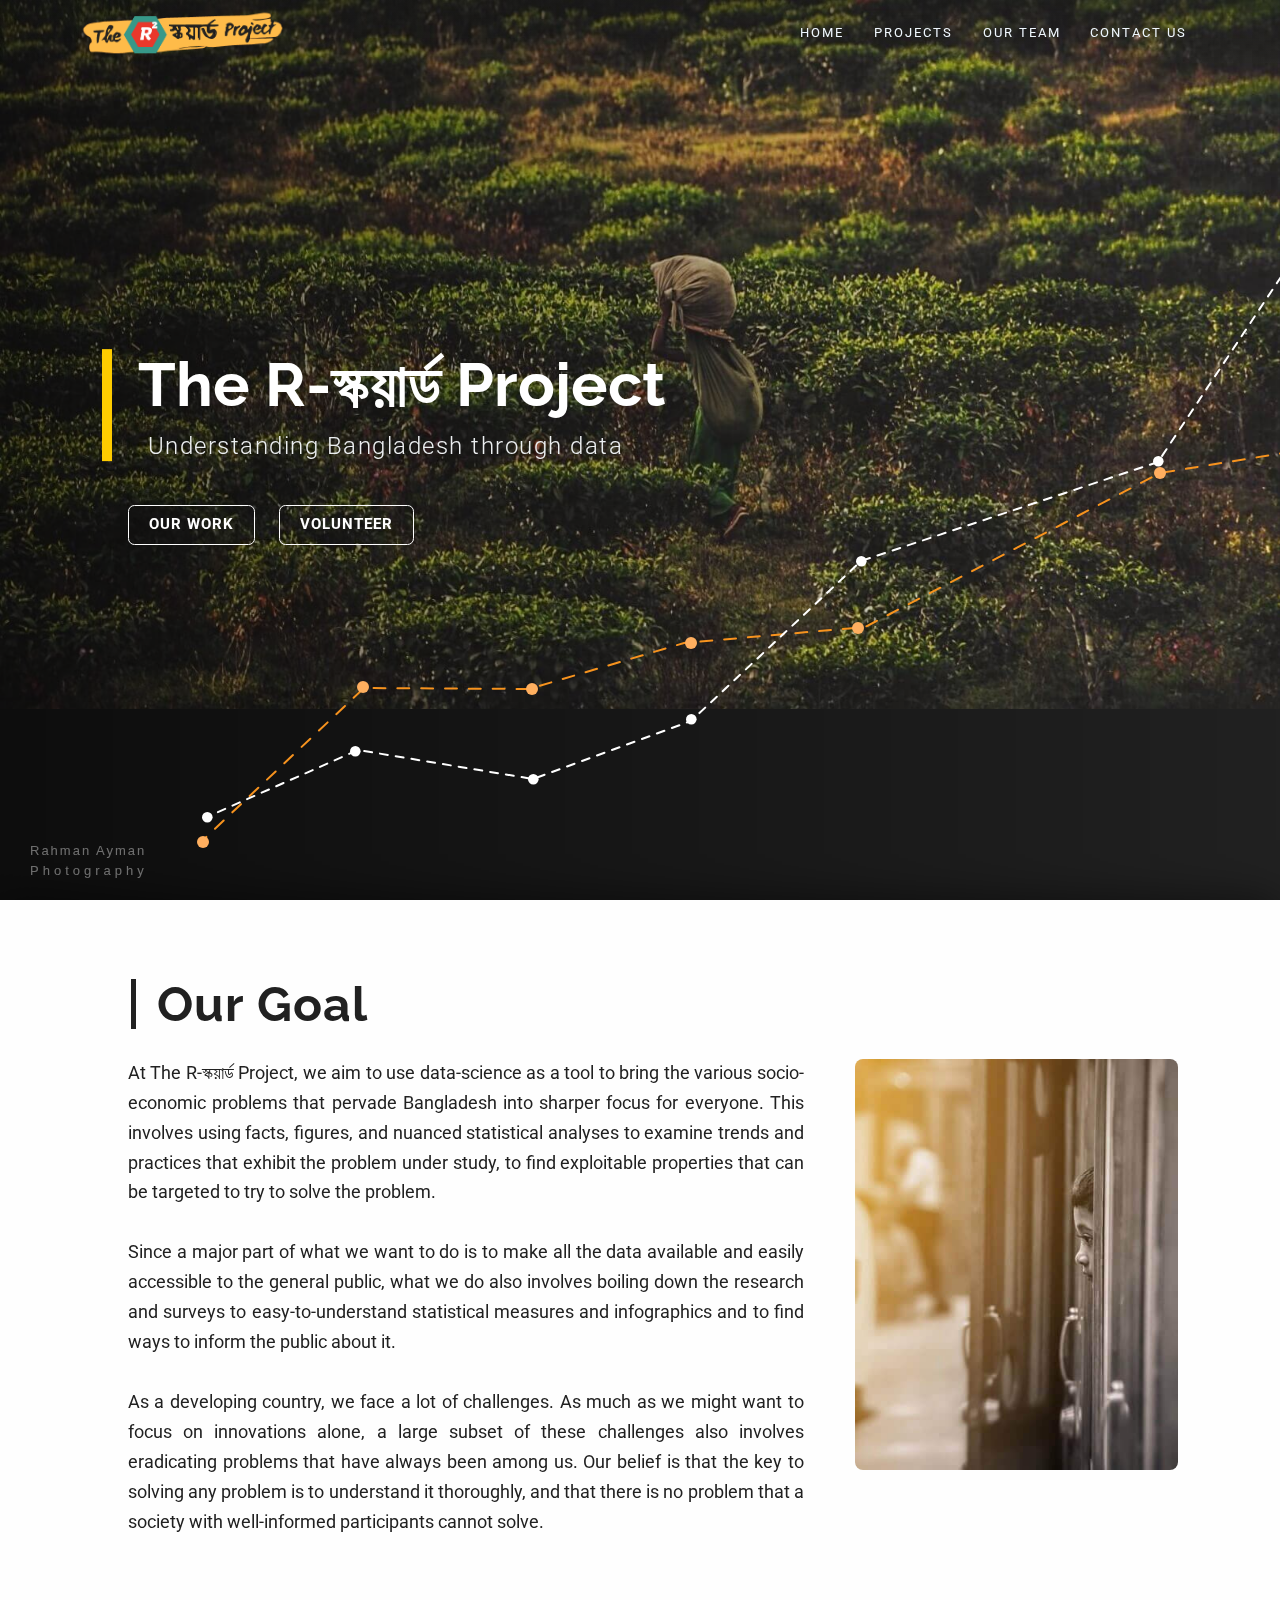
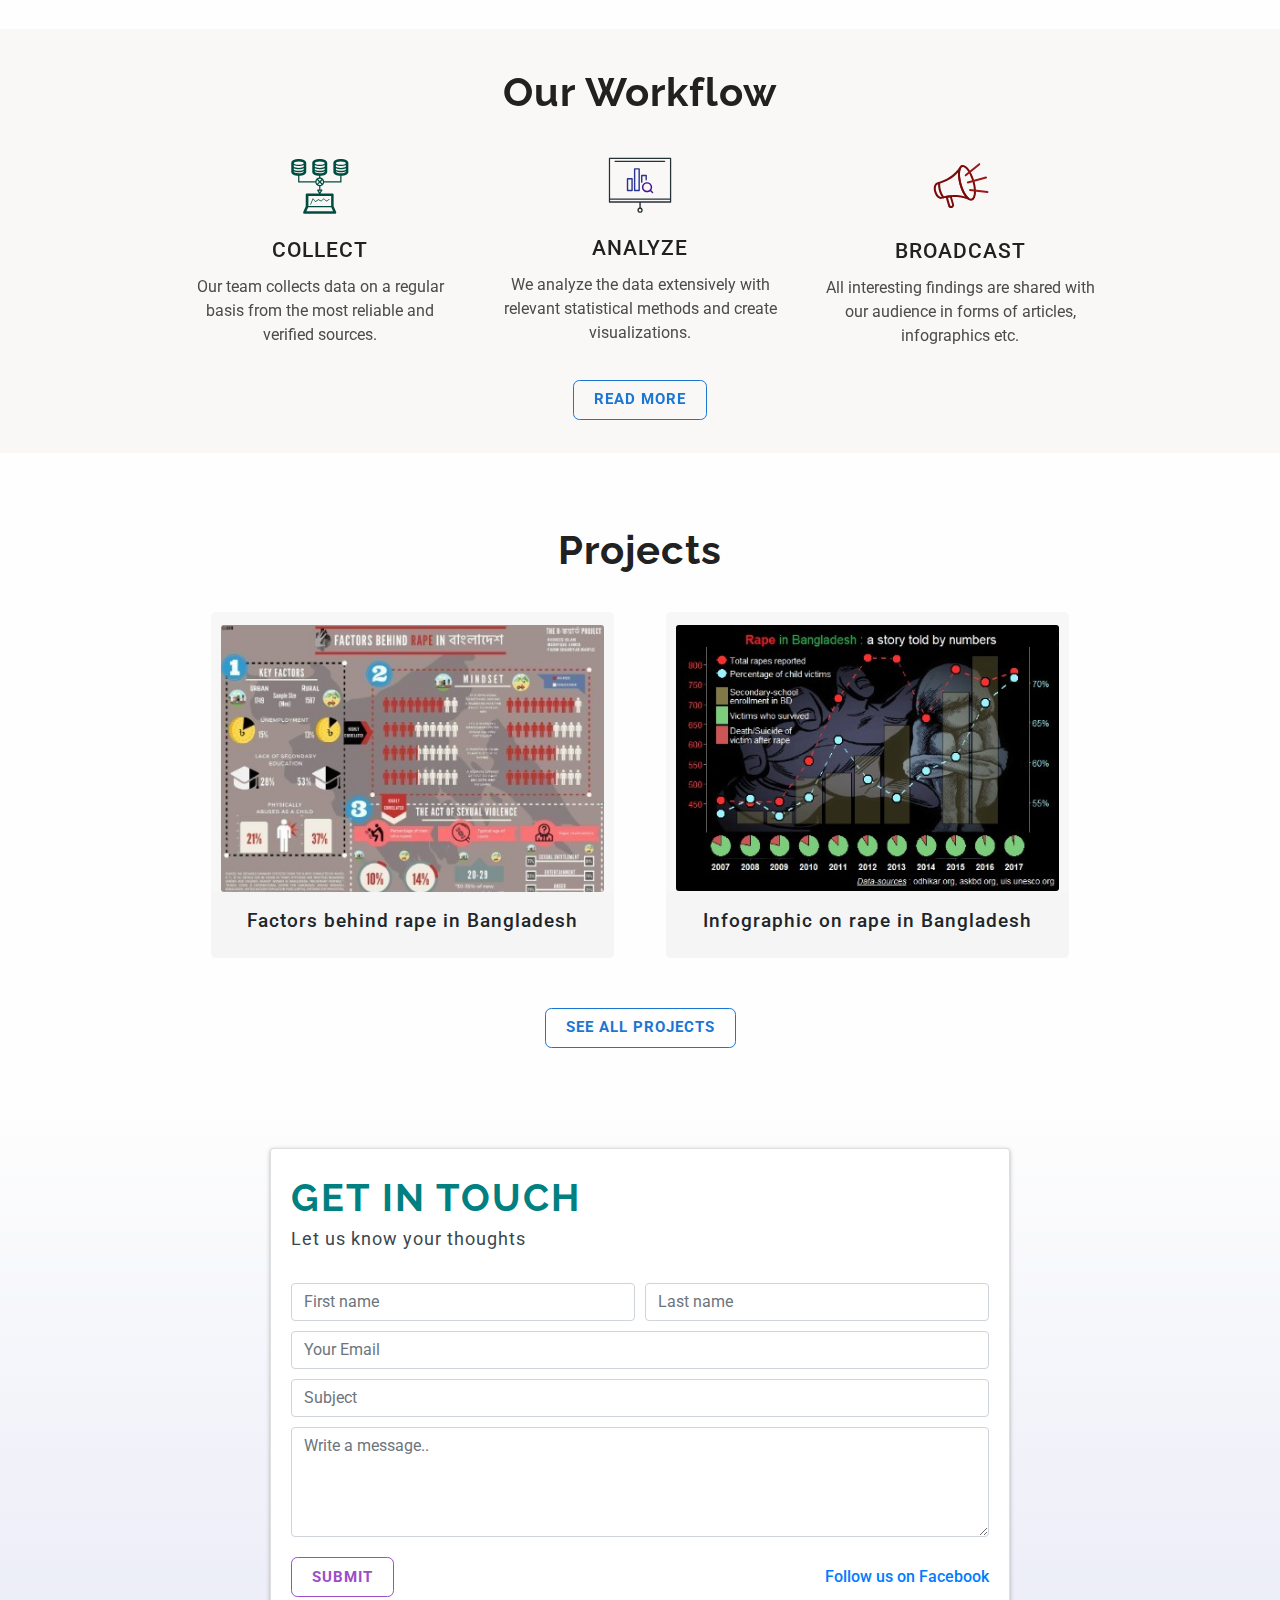
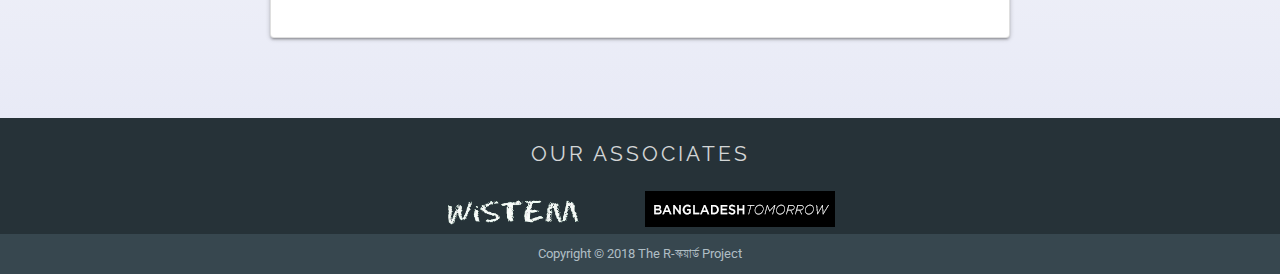
==== public/index.html @ c9b8f876 "Image security" ====
<!doctype html>
<html lang="en">

<head>
    <meta name="theme-color" content="#212121" />
	<!-- Required meta tags -->
	<meta charset="utf-8">
    <meta name="viewport" content="width=device-width, initial-scale=1, shrink-to-fit=no">

    <!-- meta data for SEO -->
    <meta name="description" content="">

    <link rel="shortcut icon" type="image/png" href="./common_files/favicon.png"/>

	<!-- Bootstrap CSS -->
	<link rel="stylesheet" href="./common_files/css/bootstrap.min.css">
    <link rel="stylesheet" href="./common_files/css/nav&foot.css">
    <link rel="stylesheet" href="./common_files/css/button.css">
    <link rel="stylesheet" href="./common_files/css/common_styles.css">
	<link rel="stylesheet" href="./index.css">
    <link href="https://fonts.googleapis.com/css?family=Roboto:400,500|Raleway:700" rel="stylesheet">
    <link rel="stylesheet" media="screen and (max-device-width: 750px)" href="mobile.css" />

	<!-- jquery -->
    <script src="https://ajax.googleapis.com/ajax/libs/jquery/2.1.0/jquery.min.js"></script>

    <!--custom js-->

    <script src="./common_files/js/custom_js/headerHelpers.js" ></script>
    <script src="./common_files/js/custom_js/common.js" type="text/javascript"></script>
    <script src="index.js" type="text/javascript"></script>

    <!-- Global site tag (gtag.js) - Google Analytics -->
    <script async src="https://www.googletagmanager.com/gtag/js?id=UA-122703977-1"></script>
    <script src="./common_files/js/custom_js/googleAnalytics.js"></script>

	<title>The R-Squared Project | Home</title>
</head>

<body>
	<nav class="navbar nav-container">
		<div class="nav-logo">
			<a href="./index.html" class="nav-logo">
				<img src="./common_files/rsquared_logo.png" class="logo secure-img">
			</a>
		</div>
		<div class="nav-links">
			<a href="#page_top" class="index-nav-item  nav-item">HOME</a>
			<a href="./Projects/projects.html" class="index-nav-item nav-item">PROJECTS</a>
			<!--<a href="#" class="nav-item">Achievements</a>-->
			<a href="./about_us/about.html" class="index-nav-item nav-item">OUR TEAM</a>
			<a href="#contact-us" class="index-nav-item nav-item">CONTACT US</a>
		</div>
	</nav>
    <div class="cover-page" id="page_top">
        <img class="cover-picture secure-img" src="images/cover.jpg" title="Photographed by Rahman Ayman">
        <div class="cover-credits"><a target="_blank" href="https://fb.com/rahmanayman17">Rahman Ayman</a><br>Photography</div>
        <img class="graph-lines" src="images/graph_lines.svg">
        <div class="title-overlay"></div>
        <div class="headline-text">
            <h1><span>The</span> <span>R-স্কয়ার্ড</span> <span>Project</span></h1>
            <h2>Understanding Bangladesh<span> through data</span></h2>
        </div>
        <div class="action-buttons">
            <a href="#projects" class="material-button-white">Our Work</a>
            <a href="#contact-us" class="material-button-white">Volunteer</a>
        </div>
        <!-- <div class="social-buttons">
            <a target="_blank" href="https://www.facebook.com/dhakastats/"><img src="./about_us/icons/facebook.svg"></a>
        </div> -->
    </div>

	<div class="container-fluid about-us-container">
		<div class="about-us-content">
			<div class="image-container">
                <img data-src="./images/our-goal.jpg" alt="" class="image goal-image secure-img">
                <div class="photo-credits">Photographed by <a target="_blank" href="https://fb.com/rahmanayman17">Rahman Ayman</a></div>
			</div>
			<div class="text-container">
				<div class="headline-container">
					<h1 class="headline">Our Goal</h1>
				</div>
				<div class="text-container-content">
					<p>
                        At The R-স্কয়ার্ড Project, we aim to use data-science as a tool to bring the various socio-economic problems that pervade Bangladesh into sharper focus for everyone. This involves using facts, figures, and nuanced statistical analyses to examine trends and practices that exhibit the problem under study, to find exploitable properties that can be targeted to try to solve the problem.
                        <br><br>Since a major part of what we want to do is to make all the data available and easily accessible to the general public, what we do also involves boiling down the research and surveys to easy-to-understand statistical measures and infographics and to find ways to inform the public about it. 
                        <br><br>As a developing country, we face a lot of challenges. As much as we might want to focus on innovations alone, a large subset of these challenges also involves eradicating problems that have always been among us.
                        Our belief is that the key to solving any problem is to understand it thoroughly, and that there is no problem that a society with well-informed participants cannot solve.
					</p>
				</div>
			</div>
		</div>
	</div>


	<div class="what-we-do-container">
		<div class="headline-container">
			<p class="headline">Our Workflow</p>
		</div>
		<div class="what-we-do-content">
            <div class="what-we-do-card">
                <img data-src="icons/collection.svg" alt="Infographics" class="card-img-top">
                <div class="card-body">
                    <h2 class="card-title">Collect</h2>
                    <p class="card-text">
                        Our team collects data on a regular basis from the most reliable and verified sources.
                    </p>
                </div>

            </div>
            <div class="what-we-do-card">
                <img data-src="icons/analyze.svg" alt="Infographics" class="card-img-top">
                <div class="card-body">
                    <h2 class="card-title">Analyze</h2>
                    <p class="card-text">
                        We analyze the data extensively with relevant statistical methods and create visualizations.
                    </p>
                </div>

            </div>
            <div class="what-we-do-card">
                <img data-src="icons/broadcast.svg" alt="Infographics" class="card-img-top">
                <div class="card-body">
                    <h2 class="card-title">Broadcast</h2>
                    <p class="card-text">
                        All interesting findings are shared with our audience in forms of articles, infographics etc.
                    </p>
                </div>
            </div>
        </div>
        <div class="workflow-button-container">
            <a href="workflow/workflow.html" class="material-button">Read more</a>
        </div>
	</div>


    <div class="featured-projects-container">
        <div class="headline-container" id="projects">
            <h1 class="headline">Projects</h1>
        </div>
        <div class="content">
            <div class="project-card" onclick="window.location='./Projects/projects.html#sexual_abuse'">
                <img data-src="./images/navid_et_al.jpg" class="project-img secure-img">
                <div class="descriptor">
                    <h2 class="name">Factors behind rape in Bangladesh</h2>
                </div>
            </div>
            <div class="project-card" onclick="window.location='./Projects/projects.html#reasons_behind_abuse'">
                <img data-src="./images/infographic_on_rape.jpg" class="project-img secure-img">
                <div class="descriptor">
                    <h2 class="name">Infographic on rape in Bangladesh</h2>
                </div>
            </div>

        </div>
        <div class="button-container">
            <a class="material-button" href="./Projects/projects.html">See all Projects</a>
        </div>
    </div>

    
    <div class="contact-box">
    <form id="contact-us" class="container contact-card-container"  class="row" action="https://formspree.io/thersquaredproject@gmail.com" method="POST">
        <div class="col-sm">
            <div class="card">
                <div class="card-body">
                    <div class="contact-heading">
                        <span>GET IN TOUCH</span>
                        <span>Let us know your thoughts</span>
                    </div>
                    <div class="contact-texboxes">
                        <div class="form-row">
                            <div class="col-6">
                                <input type="text" class="form-control" name="First Name" required="required" placeholder="First name">
                            </div>
                            <div class="col-6">
                                <input type="text" class="form-control" name="Last Name" required="required" placeholder="Last name">
                            </div>
                        </div>
                        <div class="form-row">
                            <div class="col-12">
                                <input type="email" class="form-control" name="Email" required="required" placeholder="Your Email">
                            </div>
                        </div>
                        <div class="form-row">
                                <div class="col-12">
                                    <input type="text" class="form-control" name="Subject" required="required" placeholder="Subject">
                                </div>
                            </div>
                        <div class="form-row">
                            <div class="col-12">
                                <textarea class="form-control" rows="4" name="Message" required="required" placeholder="Write a message.."></textarea>
                            </div>
                        </div>
                        <div class="form-row form-submit-row">
                                <input type="submit" class="material-button-purple" value="Submit">
                                <a target="_blank" href="https://www.facebook.com/dhakastats/">Follow us on Facebook</a>
                        </div>
                    </div>
                </div>
            </div>
        </div>
    </form>
    </div>

	<div class="footer">
		<div class="associates-box">
			<div class="associates-logo-quilt">
                <span class="associates-title">OUR ASSOCIATES</span>
				<img src="images/wistem.png" class="associates-logo">
				<img src="images/bdt-amplogo-v1.png" class="associates-logo">
			</div>
        </div>
        <div class="website-credits">
            <span>Website designed and developed by:</span><br>
            <p>Shanzid Shaiham (https://shanzid.com)</p>
            <p>Al-Mubin Khan Nabil (https://fb.com/almubin.nabil)</p>
        </div>
		<div class="copyright">
			Copyright © 2018 The R-স্কয়ার্ড Project
		</div>
	</div>

</body>

</html>
---- public/common_files/css/nav&foot.css ----
/*navbar start */
.nav-container{
	z-index: 2;
	display: flex;
	padding-top: 0.5em;
	padding-bottom: 0.5em;
	position: absolute;
	width: 100vw;
	background: linear-gradient(to bottom, rgba(21,21,21,.5), rgba(21,21,21,.35), rgba(21,21,21,.2),rgba(21,21,21,0));
}
@keyframes nav-container-fixed{
	0%{
		margin-top: -100%;;
	}
	100%{ margin-top: 0;}
}
.nav-fixed{
	position: fixed;
	background: rgba(21,21,21,1);
	animation-name: nav-container-fixed;
	animation-duration: .4s;
	animation-delay: 0s;
	color: #ffcc00;
	width: 100vw;
	z-index: 100;
}


.nav-logo{
	width: 19%;
	padding-left: 2em;
}
.nav-logo > .logo{
	width: 100%;
}


.nav-item:hover{
	font-weight: 600;
}
.nav-links{
	padding-right: 4em;
}
.nav-links > .nav-item{
	font-family: Roboto, sans-serif;
	letter-spacing: 2px;
	font-size: 0.8rem;
	color: #ffcc00;
	padding: 1em;
}

.nav-fixed .nav-item{
	color: #ffcc00;
	letter-spacing: 2px;
	font-size: 0.8rem;
	transition: color linear 1s;
}

.footer{
	position: relative;
	display: flex;
	flex-direction: row;
	background-color: #263238;
}
.copyright{
	margin-top: 2em;
	align-self: flex-end;
	position: absolute;
	/* bottom: 0px; */
	width: 100%;
	height: 40px;
	background-color: #37474F;
	color: #B0BEC5;
	text-align: center;
	line-height: 40px;
	font-size: 0.8rem;
}

@media only screen and (max-width: 600px) {
	.nav-container{
		flex-direction: column;
		padding-top: 3vw;
	}
	.nav-logo{
		padding-left: 0;
		align-self: center;
		margin-bottom: 15px; 
		width: 50%;
	}
	.nav-links{
		display: flex;
		justify-content: center;
		flex-wrap: wrap;
		padding-right: 0;
	}
	.nav-links .nav-item{
		padding: .6em 3vw;
		letter-spacing: 1px;
		font-size: 0.7em;
	}
}

/*navbar end*/
---- public/common_files/css/button.css ----
.material-button{
    border: 0.1rem solid #1976D2;
    border-radius: .4rem;
    cursor: pointer;
    display: inline-block;
    font-size: 15px;
    font-weight: 700;
	height: 40px;
	line-height: 37px;
	padding: 0px 20px 0px 20px;
	letter-spacing: 1px;
    text-align: center;
    text-decoration: none;
    text-transform: uppercase;
	white-space: nowrap;
	background-color: transparent;
	color: #1976D2;
	transition: all linear 0.1s;
}
.material-button:hover{
	color:white;
	background-color: #1976D2;
}
.material-button:active{
	background-color: #0D47A1;
}
.material-button:focus{
	outline: none;
}

.material-button-yellow{
    border: 0.1rem solid #FFFF00;
    border-radius: .4rem;
    cursor: pointer;
    display: inline-block;
    font-size: 15px;
    font-weight: 700;
	height: 40px;
	line-height: 37px;
	padding: 0px 20px 0px 20px;
	letter-spacing: 1px;
    text-align: center;
    text-decoration: none;
    text-transform: uppercase;
	white-space: nowrap;
	background-color: transparent;
	color: #FFFF00;
	transition: all linear 0.1s;
}
.material-button-yellow:hover{
	color:white;
	background-color: #FFF176;
}
.material-button-yellow:active{
	background-color: #FFF176;
}
.material-button-yellow:focus{
	outline: none;
}

.material-button-white{
    border: 0.08rem solid white;
    border-radius: .4rem;
    cursor: pointer;
    display: inline-block;
    font-size: 15px;
    font-weight: 700;
	height: 40px;
	line-height: 37px;
	padding: 0px 20px 0px 20px;
	letter-spacing: 1px;
    text-align: center;
    text-decoration: none;
    text-transform: uppercase;
	white-space: nowrap;
	background-color: transparent;
	color: white;
	transition: all linear 0.1s;
}
.material-button-white:hover{
	color:teal;
	background-color: white;
}
.material-button-white:active{
	background-color: white;
}
.material-button-white:focus{
	outline: none;
}


.material-button-purple{
    border: 0.1rem solid #9b4dca;
    border-radius: .4rem;
    cursor: pointer;
    display: inline-block;
    font-size: 15px;
    font-weight: 700;
	height: 40px;
	line-height: 37px;
	padding: 0px 20px 0px 20px;
	letter-spacing: 1px;
    text-align: center;
    text-decoration: none;
    text-transform: uppercase;
	white-space: nowrap;
	background-color: transparent;
	color: #9b4dca;
	transition: all linear 0.1s;
}
.material-button-purple:hover{
	color:white;
	background-color: #9b4dca;
}
.material-button-purple:active{
	background-color: #8138af;
}
.material-button-purple:focus{
	outline: none;
}
---- public/common_files/css/common_styles.css ----
html{
	overflow-x: hidden;
	width: 100vw !important;
}
input:-webkit-autofill,
input:-webkit-autofill:hover,
input:-webkit-autofill:focus,
input:-webkit-autofill:active {
    transition: background-color 5000s ease-in-out 0s;
}
::-webkit-scrollbar {
	width: 8px;
}
::-webkit-scrollbar-track {
	box-shadow: inset 0 0 20px rgba(0,0,0,0.3);
}

::-webkit-scrollbar-thumb {
	box-shadow: inset 0 0 200px rgba(0,0,0,0.5);
	border-radius: 5px;
	cursor: pointer;
}
::-webkit-scrollbar-thumb:hover {
    background: rgb(84, 108, 119);
}
::-webkit-scrollbar-thumb:active {
    background: rgb(67, 86, 95);
}
.headline{
    font-family: 'Raleway';
    align-self: center;
	color: #212121;
	position: relative;
	text-align: center;
	padding: 1vw;
    font-size: 2.5em;
    margin: 0;
    font-weight: bold;
	letter-spacing: 1px;
}
/* .headline::after{
	content: '';
    position: absolute;
	background: #212121;
	top: 100%;
    left: 30%;
	width: 40%;
	height: 2px;
} */
@media only screen and (max-width: 600px) {
	::-webkit-scrollbar {
		width: 4px;
	}
}
.website-credits{
	background-color: #212121;
	display: none;
	color: white;
}
---- public/index.css ----
html,body
{
    width: 100%;
    height: 100%;
    margin: 0px;
	padding: 0px;
}
html{
	display: flex;
	flex-direction: column;
}
a, a:hover{
	text-decoration: none;
}
.first .row > div{
  background: #FFFFFF;
}
.hide{
	display: none;
}
.show{
	display: block;
}
.horizontal-ruler{
	width: 100vw;
	height: 1.5vw;
	background: #212121;
}

/****************** cover pic ***********************/
.cover-page{
	height: 100vh;
	width: 100vw;
}
.details{
	padding-bottom: 2vw;
	font-size: 1.5vw;
}
.action-buttons a{
	margin-right: 20px;
}
.graph-lines{
	position: absolute;
	bottom: -8vh;
	right: -10vw;
	width: 100vw;
	height: 100vh;
}
.social-buttons{
	position: absolute;
	right: 20px;
	bottom: 10vh;
	height: auto;
	width: 50px;
}
.social-buttons a{
	height: 50px;
	width: 50px;
	line-height: 50px;
	text-align: center;
}
.social-buttons a:hover{
	transform: scale(1.05);
}

.associates-box{
	height: auto;
	width: 100vw;
	background-color: #263238;
	color:white;
	text-align: center;
	padding: 20px 50px;
	display: flex;
	justify-content: center;
	align-items: center;
	margin-bottom: 15px;
}
.associates-title{
	color: white;
	font-family: 'Raleway';
	font-size: 1.3em;
	letter-spacing: 3px;
	opacity: 0.8;
	display: block;
	margin-bottom: 10px;
}
.associates-logo-quilt{
	min-height: 100px;
}
.associates-logo{
	max-height: 40px;
	margin: 0px 30px;
}
/*************************  cover end  ***********************************/


.about-us-container{
	min-height: 75vh;
	background: #FEFEFE;
	color: #212121;
	position: relative;
	display: flex;
	justify-content: center;
	overflow-y: hidden;
	padding: 50px 8vw;
	box-shadow: 0px -0.5px 40px 0px rgba(0, 0, 0,0.5);
}
.about-us-content{
	position: relative;
	display: flex;
	flex-direction: row-reverse;
	align-self: center;
	width: 100%;
}
.text-container{
	position: relative;
	padding: 1vw;
	display: flex;
	flex-direction: column;
    max-width: 70%;
	min-height: 100%;
}
.text-container > .headline-container{
	font-family: 'Patua One', sans-serif;
	left: 1em;
	position: relative;
	display: flex;
    justify-content: flex-start;
}
.text-container > .headline-container::before{
	content: '';
	position: absolute;
	background: #212121;
	width: .4vw;
	height: 60%;
	align-self: center;
}
.text-container .headline{
	position: relative;
	padding-left: 2vw;
	font-size: 3em;
}
.text-container-content{
	font-size: 1.1em;
	line-height: 1.7em;
	padding: 1vw;
	padding-right: 3vw;
	text-align: justify;
}
.image-container{
	position: relative;
	display: flex;
	justify-content: center;
}
.image{
	border-radius: .5em;
	width: 100%;
	align-self: center;
}

/******************* about us end *************************/


/******************* what we do   **************************/

.what-we-do-container{
	background: #faf7f7;
	position: relative;
    justify-content: center;
	flex-direction: column;
	padding-bottom: 20px;
	padding-top: 20px;
}
.headline-container{
	position: relative;
    min-width: 100%;
    display: flex;
    justify-content: center;
}

.what-we-do-content{
	display: flex;
	flex-direction: row;
	justify-content: center;
	text-align: center;
	margin-top: 20px;
}
.what-we-do-content  .card-img-top{
    align-self: center;
	width: 11vw;
	padding: 0px 3vw;
	padding-bottom: 0;
	margin: 0;
}

.what-we-do-content .what-we-do-card{
	color: #212121;
	background: rgba(255,255,255,0);
	min-width: 20vw;
    max-width: 25vw;
	margin: 0px;
	padding-top: 0;
	margin: 0 0;
}

.what-we-do-content .card-link{
	align-content: space-around;
}
.card-title{
	font-size: 1.3rem;
	letter-spacing: 1px;
	text-transform: uppercase;
}
.card-text{
	font-size: 1rem;
	font-family: 'Roboto';
	color:#4b4b4b;
	text-align: center;
}
.workflow-button-container{
	width: 100%;
	display: flex;
	justify-content: center;
	margin: 1vw 0px;
}
/***************** what we do part end *************/


/***************** associates part start ***********/
.associates-container{
	height: auto;
	margin-top: 5vh;
	margin-bottom: 15vh;
}

.associates-headline-container{
    position: relative;
    min-width: 100%;
    display: flex;
    justify-content: center;
}
.associates-container .content{
    margin-top: 1vw;
    margin-bottom: 5vw;
    display: flex;
    flex-direction: row;
    flex-wrap: wrap;
    justify-content: center;
}
.associates-container .img-container{
	margin: 3vw;
	width: 10vw;
	position: relative;
}
.associates-container .img-container:nth-child(1){
	width: 15vw;
}
.associates-container .img-container img{
	background: black;
	top: 50%;
	transform: translateY(-50%);
	position: relative;
    width: 100%;
    height: auto;
}


/***************  associates part end  **************/


/**************    featured projects   **************/

.featured-projects-container{
	padding-top: 60px;
    display: flex;
    flex-direction: column;
    justify-content: center;
	padding-bottom: 50px;
	background: #FEFEFE;
	position: relative;
}

.featured-projects-container .content{
    margin-top: 2vw;
    display: flex;
    flex-direction: row;
    width: 90%;
    align-self: center;
    justify-content: center;
}

.featured-projects-container .content .project-card{
    border-radius: 5px;
    overflow: hidden;
    position: relative;
	width: 35%;
	display: flex;
	flex-direction: column;
	cursor: pointer;
	overflow-y: hidden;
	margin: 0px 2vw;
	background: rgb(247, 247, 247);
}

.featured-projects-container .content .project-card:hover {
	background-color: rgb(233, 233, 233);
}

.featured-projects-container .content .project-card .project-img{
	border-radius: 3px;
	align-self: center;
	margin: 1vw;
	margin-bottom: 0vw;
	width: 95%;
}

.featured-projects-container .content .project-card .descriptor{
	width: 100%;
	background: rgb(245,245,245);
	margin-top: auto;
	position: relative;
	padding: .3em;
	text-align: center;
}
.featured-projects-container .content .project-card .descriptor .name{
	padding: 1vw;
	font-size: 1.2em;
	letter-spacing: 1px;
	font-family: 'Roboto';
	font-weight: 500;
}
/************* featured projects end ***************/





.nav-links > .index-nav-item{
	color: aliceblue;
}

/*****************      form part      **************/
.contact-box{
	width: 100vw;
	position: relative;
	padding: 50px 0px 80px 0px;
	background: linear-gradient(#FEFEFE, #E8EAF6);
}
.contact-card-container{
	max-width: 800px !important;
}
.card{
	box-shadow: 0 2px 2px 0 rgba(0,0,0,0.14), 0 3px 1px -2px rgba(0,0,0,0.12), 0 1px 5px 0 rgba(0,0,0,0.2);
}
.contact-heading{
	margin-bottom:30px;
}
.contact-heading span:nth-of-type(1){
	display: block;
	font-family: 'Raleway';
	font-size: 2.4rem;
	font-weight: bolder;
	letter-spacing: 2px;
	color:teal;
}
.contact-heading span:nth-of-type(2){
	display: block;
	font-family: 'Roboto';
	font-size: 1.1rem;
	letter-spacing: 1px;
	color:#37474F;
}
.form-row{
	margin-bottom: 10px;
}
.join-team{
	display: none;
	float: right;
	text-align: center;
}
.join-team span:nth-of-type(1){
	display: block;
	font-size: 15px;
	color:#546E7A;
	letter-spacing: 0.2px;
}
.join-team a{
	margin-top: -3px;
	display: block;
	font-size: 20px;
	font-weight: 500;
	text-decoration: underline;
	color:#37474F;
	transition: all linear 0.1s;
}
.join-team a:hover{
	color:#263238;
}
.contact-footer{
	text-align: center;
	position: absolute;
	bottom: 0px;
	left:15px;
	right: 15px;
	height: 50px;
	border-bottom-left-radius: 0.25rem;
	border-bottom-right-radius: 0.25rem;
	padding:0px 25px 0px 25px;
}
.form-submit-row{
	margin-top: 10px;
	margin-bottom: 20px;
	padding: 5px;
	line-height: 50px;
	height: 50px;
	display: block;
}
.form-submit-row a{
	float: right;
	font-weight: 500;
	font-size: 1em;
}
.button-container{
	margin-top: 50px;
	width: 100%;
	text-align: center;
}

.cover-page{
	background: #212121;
	height: 100vh;
	width: 100vw;
}
.cover-picture{
	z-index: 0;
	height: auto;
	width: 100vw;
	position: fixed;
	top: 0px;
	left: 0px;
}
.title-overlay{
	position: absolute;
	top: 0px;
	left: 0px;
	width: 100%;
	height: 100%;
	background: linear-gradient(to right, rgba(0,0,0,0.6), rgba(0,0,0,0));
	/* background: rgba(0,0,0,0.5);
	box-shadow:inset 0 0 10px #000000;
	clip-path: polygon(0 0, 75% 0, 100% 100%, 0 100%); */
}
.headline-text{
	position: relative;
	top: 45%;
	transform: translateY(-50%);
	margin-left: 8vw;
	padding-left: 2vw;
	border-left: 10px solid #ffcc00;
	z-index: 99;
}

.headline-text h1{
	font-family: 'Raleway';
	font-weight: bolder;
	color: white;
	font-size: 3.8em;
}
.headline-text h2{
	font-family: 'Roboto';
	font-weight: 300;
	color: #ECEFF1;
	font-size: 1.5em;
	letter-spacing: 1.5px;
	margin-top: 10px;
	margin-left: 10px;
}
.action-buttons{
	position: relative;
	top: 45%;
	transform: translateY(-50%);
	margin-left: 10vw;
	z-index: 99;
}
.action-buttons a{
	margin-right: 20px;
}
.graph-lines{
	position: absolute;
	z-index: 2;
	bottom: -8vh;
	right: -10vw;
	width: 100vw;
	height: 100vh;
}
.social-buttons{
	position: absolute;
	right: 20px;
	bottom: 10vh;
	height: auto;
	width: 50px;
}
.social-buttons a{
	height: 50px;
	width: 50px;
	line-height: 50px;
	text-align: center;
}
.social-buttons a:hover{
	transform: scale(1.05);
}
.associates-logo{
	max-height: 40px;
	margin: 10px 30px;
}

.cover-credits{
	position: absolute;
	font-family: "Roboto";
	font-weight: 400;
	letter-spacing: 1px;
	left: 0;
	bottom: 10px;
	color: white;
	padding: 10px 30px;
	border-radius: 5px;
	font-size: 13px;
	opacity: 0.4;
	transition: 0.2s linear all;
	letter-spacing: 4px;
	font-family: sans-serif;
	z-index: 2;
}
.cover-credits:hover{
	opacity: 1;
}
.cover-credits a{
	letter-spacing: 2px;
	color: white;
}
.cover-credits a:hover{
	text-decoration: underline;
}
.photo-credits{
	position: absolute;
	font-family: "Roboto";
	font-weight: 400;
	letter-spacing: 1px;
	width: 80%;
	right: 10%;
	bottom: 10%;
	text-align: center;
	background: #212121e0;
	color: white;
	padding: 10px 30px;
	border-radius: 5px;
	font-size: 13px;
	opacity: 0;
	transition: 0.2s linear all;
}
---- public/mobile.css ----
.about-us-content{
    font-size: .5em;
}

/*
.land-cover-img{
    min-height: auto;
}*/
.land{
    height: 50%;
}
.about-us-container{
    padding-left: 2vw;
	padding-right: 2vw;
	padding-top: 0px;
    height: auto;
}
.about-us-content{
    flex-direction: column;
    margin-top: 6vw;
}
.about-us-container .image-container{
    display: none;
}
.text-container > .headline-container{
	display: flex;
	margin-bottom: 10px;
	flex-direction: column;
}
.text-container > .headline-container::before{
	content: '';
	position: absolute;
	background: #212121;
	width: 20%;
	height: .7vw;
	align-self: center;
	top: 100%;
	display: none;
}
.text-container .headline{
	font-size: 9vw;
	padding: 1vw;
}
.text-container{
    align-self: center;
    min-width: 90%;
}
.text-container-content{
	font-size: 2em;
	padding-right: 0;
}


.what-we-do-container{
    padding-top: 10vw;
}
.what-we-do-headline{
    font-size: 1em;
}
.headline{
    font-size: 9vw;
}


.what-we-do-content{
	margin-top: 2vw;
	display: flex;
	flex-direction: column;
	justify-content: center;
}


.what-we-do-content .what-we-do-card{
    align-self: center;
    height: auto;
    font-size: .7em;
    display: flex;
    flex-direction: column;
	min-width: 100vw;
	margin: 1em 0em;
}

.what-we-do-content .card-title{
    font-size: 2em;
}

.what-we-do-content .card-img-top{
    align-self: center;
	height: 20vw;
	padding: 3vw;
	padding-bottom: 0;
	padding-top: 2vw;
	margin: 0;
    min-width: 25vw;
}

.what-we-do-content .card-body{
	width: 90%;
	align-self: center;
    height: auto;
    padding-top: 0;
    font-size: 1em;
    padding: 1em;
}
.what-we-do-content .card-body .card-text{
	text-align: center;
}




/****************   featured projects  **************/

.featured-projects-container .content{
    margin-top: 6vw;
    flex-direction: column;
    width: 100%;
    flex-wrap: wrap;
    justify-content: center;
}

.featured-projects-container .content .project-card{
    margin: 1em;
    align-self: center;
    width: 85%;
}

.featured-projects-container .content .project-card .descriptor{
    position: absolute;
    bottom: 0;
    padding: .3em;
    padding-bottom: 0em;
}
.featured-projects-container .content .project-card .descriptor .name{
	padding: 2vw;
    font-size: 1em;
    font-family: 'Roboto';
}
.button-container{
	margin-top: 20px;
}



/*****************      form part      **************/


.form-container{
	padding-bottom: 15vw;
	background: #FEFEFE;
	display: flex;
	flex-direction: column;
    position: relative;
	width: 100%;
}
.wrapper{
	display: flex;
	flex-direction: column;
    justify-content: flex-start;
	width: 100%;
	height: 100%;
	align-self: center;
}
.form-content{
    height: 100%;
    top: 0;
	padding: 4vw 4vw 4vw 5vw;
	flex-grow: 1;
	height: 100%;
	font-family: roboto;
}
.form-content input{
	border: .05vw solid #212121;
	margin-top: 1.5vw;
	width: 100%;
	padding: .8vw;
	background: #F7F7F7;
}
.form-control:focus {
	background: #FFFFFF;
      border-color: #454545;
      box-shadow: inset 0 0px 0px rgba(0, 0, 0, 0.075), 0 0 0px rgba(255, 0, 0, 0.6);
}
.form-content input::placeholder{
	color: #212121;
}
.form-headline-container{
	font-family: lato;
}
.form-headline{
	font-weight: bold;
}
.form-headline-sub{
	font-weight: 500;
}
.form-body{
	margin-top: 1vw;
}
.form-name-container{
	display: flex;
	justify-content: space-between;
}
.form-name-container > input{
	width: 49%;
}
.form-mail-container > input{
	width: 70%;
}
.form-message-container > textarea{
	padding: .8vw;
	color: #212121;
	font-family: roboto;
	margin-top: 1.5vw;
	background: #F7F7F7;
	width: 100%;
	height: 15vw;
}
.form-message-container > textarea::placeholder{
	color: #212121;
}
.form-content .btn{
	margin-top: 1vw;
	padding: .9vw 2.6vw .9vw;
	background: #F7F7F7;
	color: #424242;
	font-family: roboto;
	font-size: 1.1em;
}



/***********shanzid***********/
.cover-picture{
	width: auto;
	left:-150%;
}
.title-overlay{
	width: 100%;
	height: 150%;
	background: none;
	background-color: rgba(0,0,0,0.3);
}
.graph-lines{
	display: none;
}
.headline-text{
	border-left: 0px;
	width:82%;
	top:43%;
	padding-left: 0px;
	margin: 0px auto;
	text-align: left;
}
.headline-text h1{
	font-size:13vw;
	padding: 10px 0px;
	/* color:  */
    /* background-color: #ffff8938; */
}
/* .headline-text h1 span{
	display: block;
} */
.headline-text h1 span:nth-child(2){
	color: #ffbc49;
}
.headline-text h2{
	font-size:4vw;
	margin: 10px 0px 20px 0px;
	letter-spacing: 1px;
}
.headline-text h2 span{
	display: inline;
}
.action-buttons{
	top: 40%;
	width: 100%;
	text-align: center;
	margin-left: 0px;
	margin: 0px;
}
.action-buttons a{
	margin: 0px 10px;
}
.contact-card-container{
	padding-left: 0px;
	padding-right: 0px;

}
.contact-heading span:nth-of-type(1){
	font-size: 2rem;
}
.contact-heading span:nth-of-type(2){
	font-size: 1rem;
}
.cover-credits{
	font-size: 10px;
}
.photo-credits{
	display: none;
}
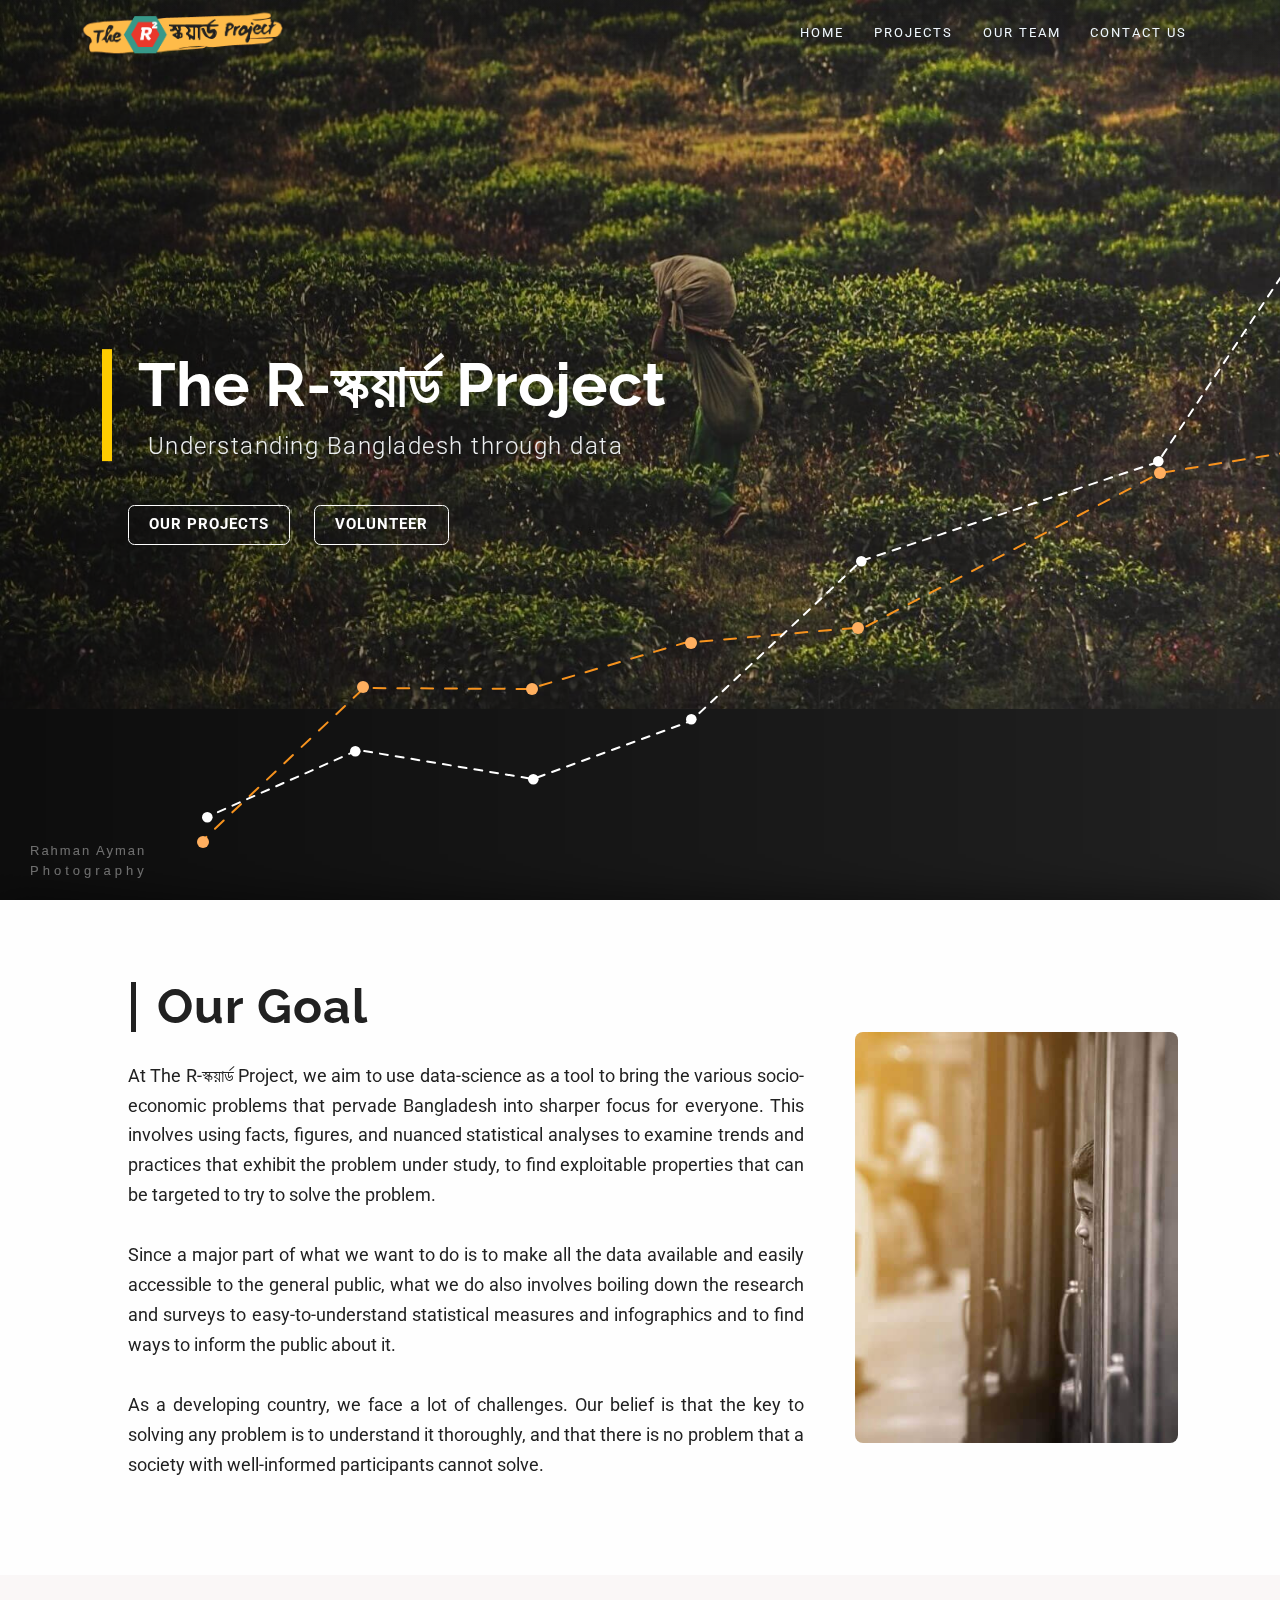
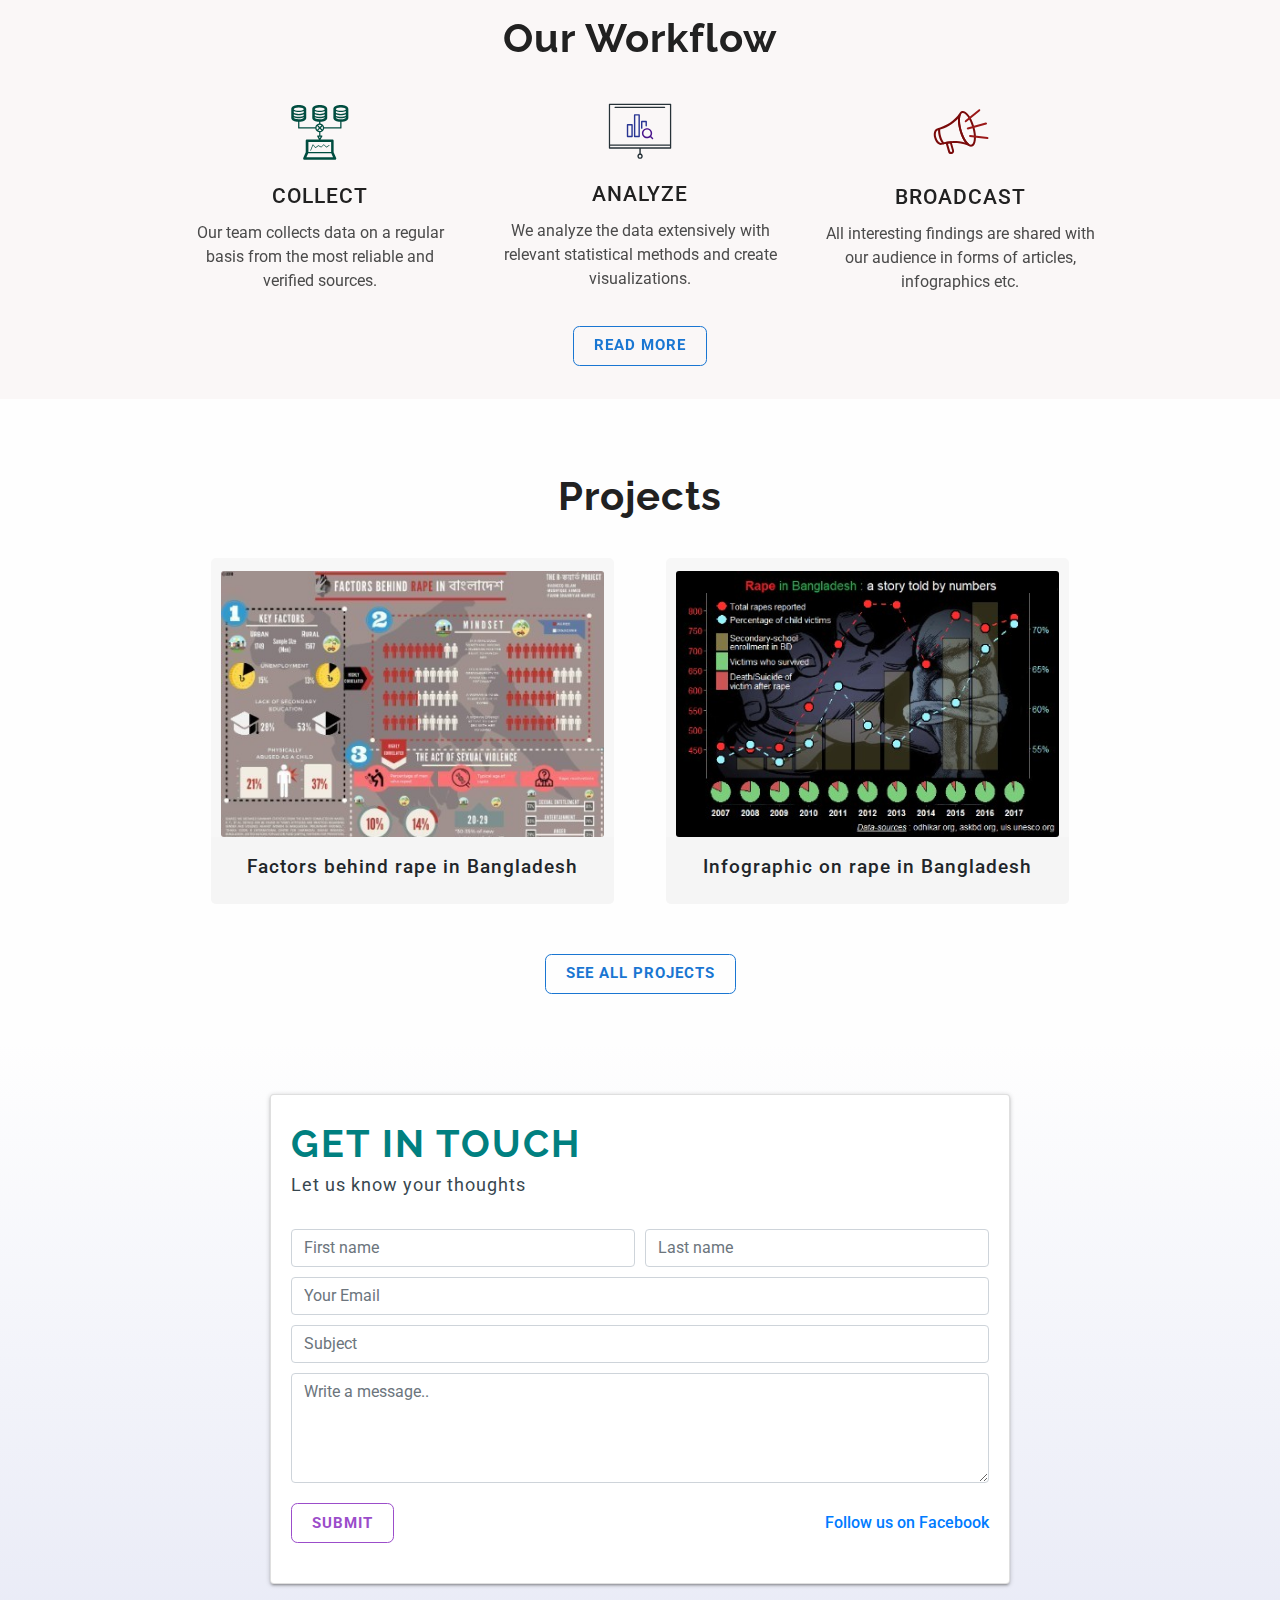
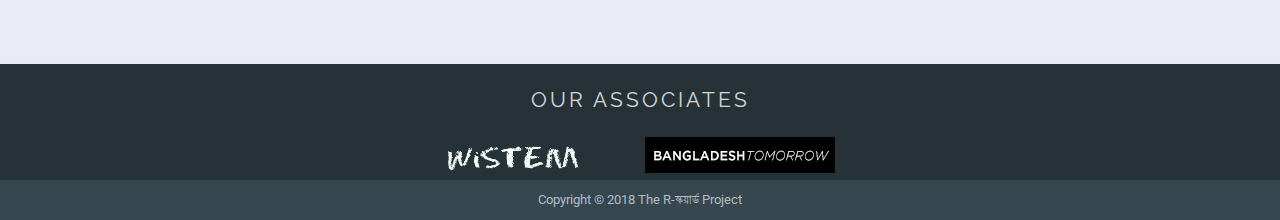
==== commit 722ac2b8: "fixed typos in about us bios" ====
--- a/public/index.html
+++ b/public/index.html
@@ -8,7 +8,7 @@
     <meta name="viewport" content="width=device-width, initial-scale=1, shrink-to-fit=no">
 
     <!-- meta data for SEO -->
-    <meta name="description" content="">
+    <meta name="description" content="R-Squared Project aims to create awareness about Bangladesh's socio-economic issues through data analysis.">
 
     <link rel="shortcut icon" type="image/png" href="./common_files/favicon.png"/>
 
@@ -62,7 +62,7 @@
             <h2>Understanding Bangladesh<span> through data</span></h2>
         </div>
         <div class="action-buttons">
-            <a href="#projects" class="material-button-white">Our Work</a>
+            <a href="#projects" class="material-button-white">Our Projects</a>
             <a href="#contact-us" class="material-button-white">Volunteer</a>
         </div>
         <!-- <div class="social-buttons">
@@ -84,7 +84,7 @@
 					<p>
                         At The R-স্কয়ার্ড Project, we aim to use data-science as a tool to bring the various socio-economic problems that pervade Bangladesh into sharper focus for everyone. This involves using facts, figures, and nuanced statistical analyses to examine trends and practices that exhibit the problem under study, to find exploitable properties that can be targeted to try to solve the problem.
                         <br><br>Since a major part of what we want to do is to make all the data available and easily accessible to the general public, what we do also involves boiling down the research and surveys to easy-to-understand statistical measures and infographics and to find ways to inform the public about it. 
-                        <br><br>As a developing country, we face a lot of challenges. As much as we might want to focus on innovations alone, a large subset of these challenges also involves eradicating problems that have always been among us.
+                        <br><br>As a developing country, we face a lot of challenges.
                         Our belief is that the key to solving any problem is to understand it thoroughly, and that there is no problem that a society with well-informed participants cannot solve.
 					</p>
 				</div>
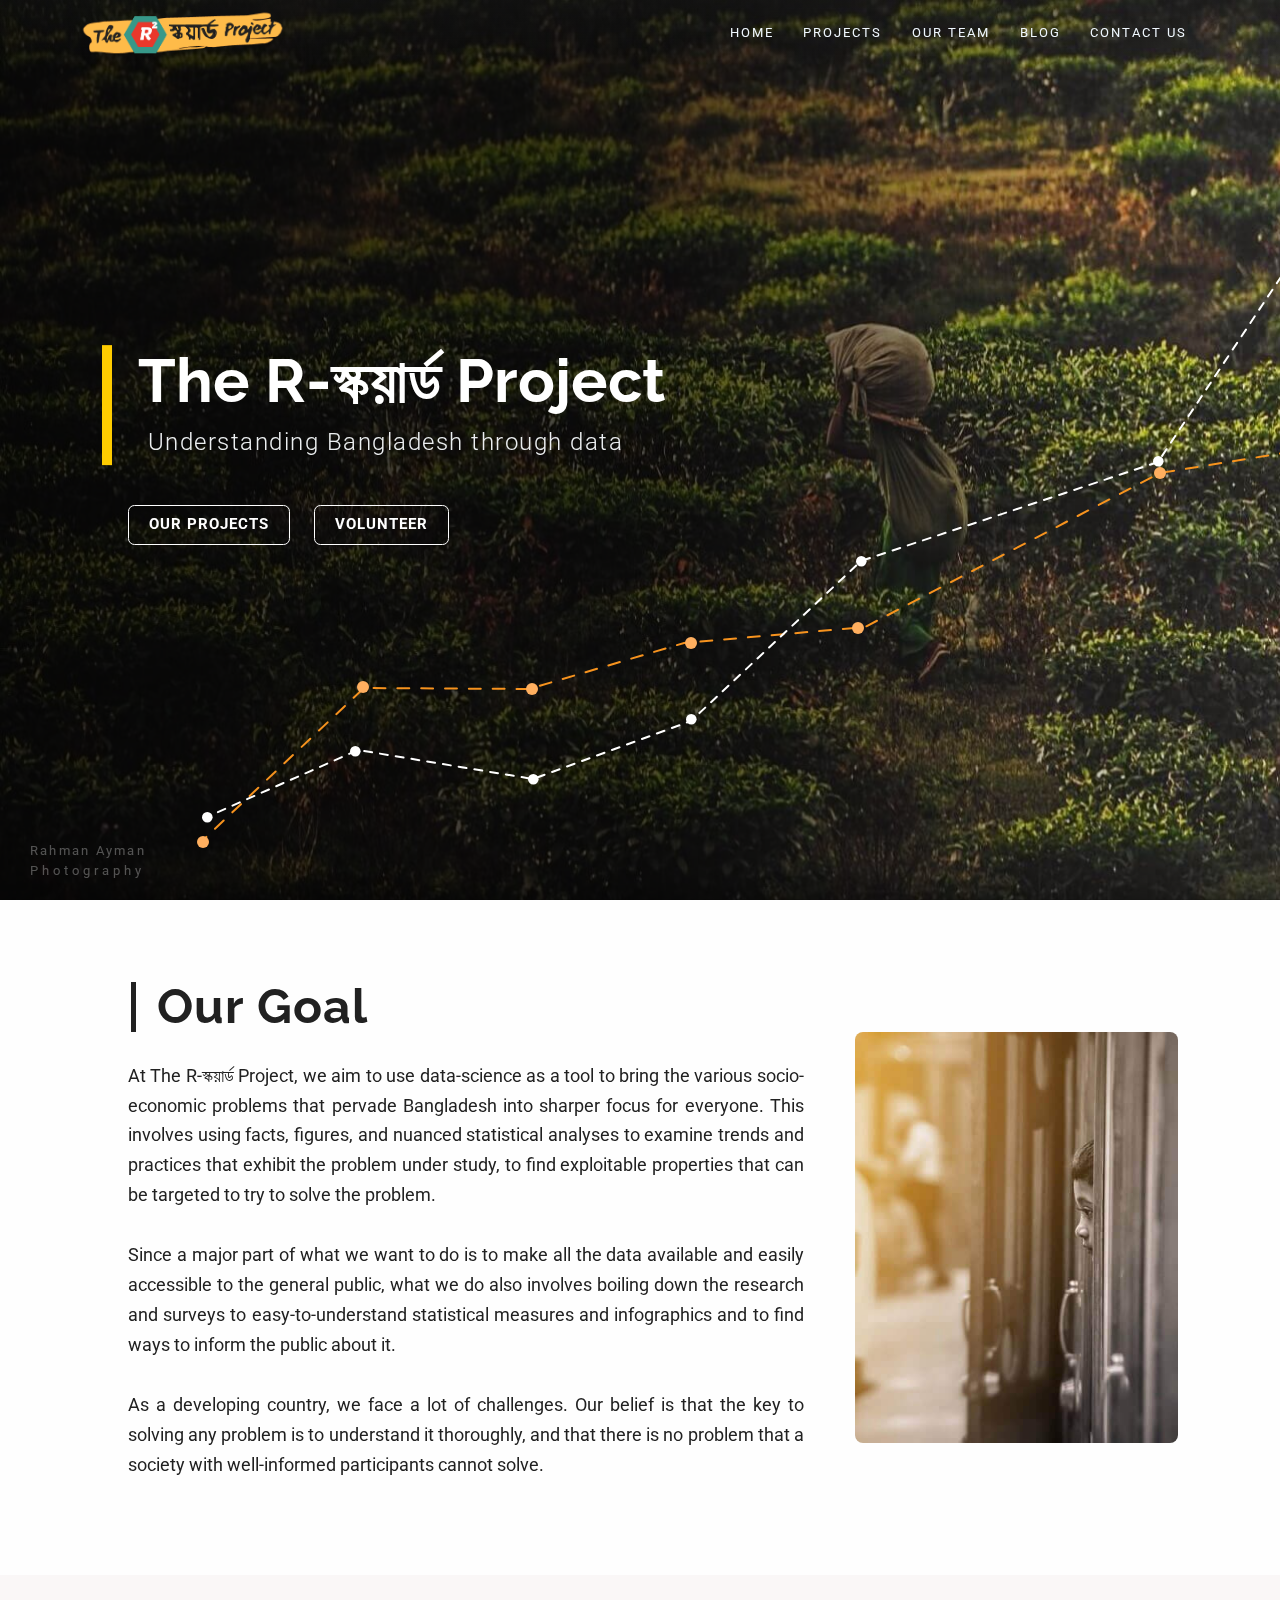
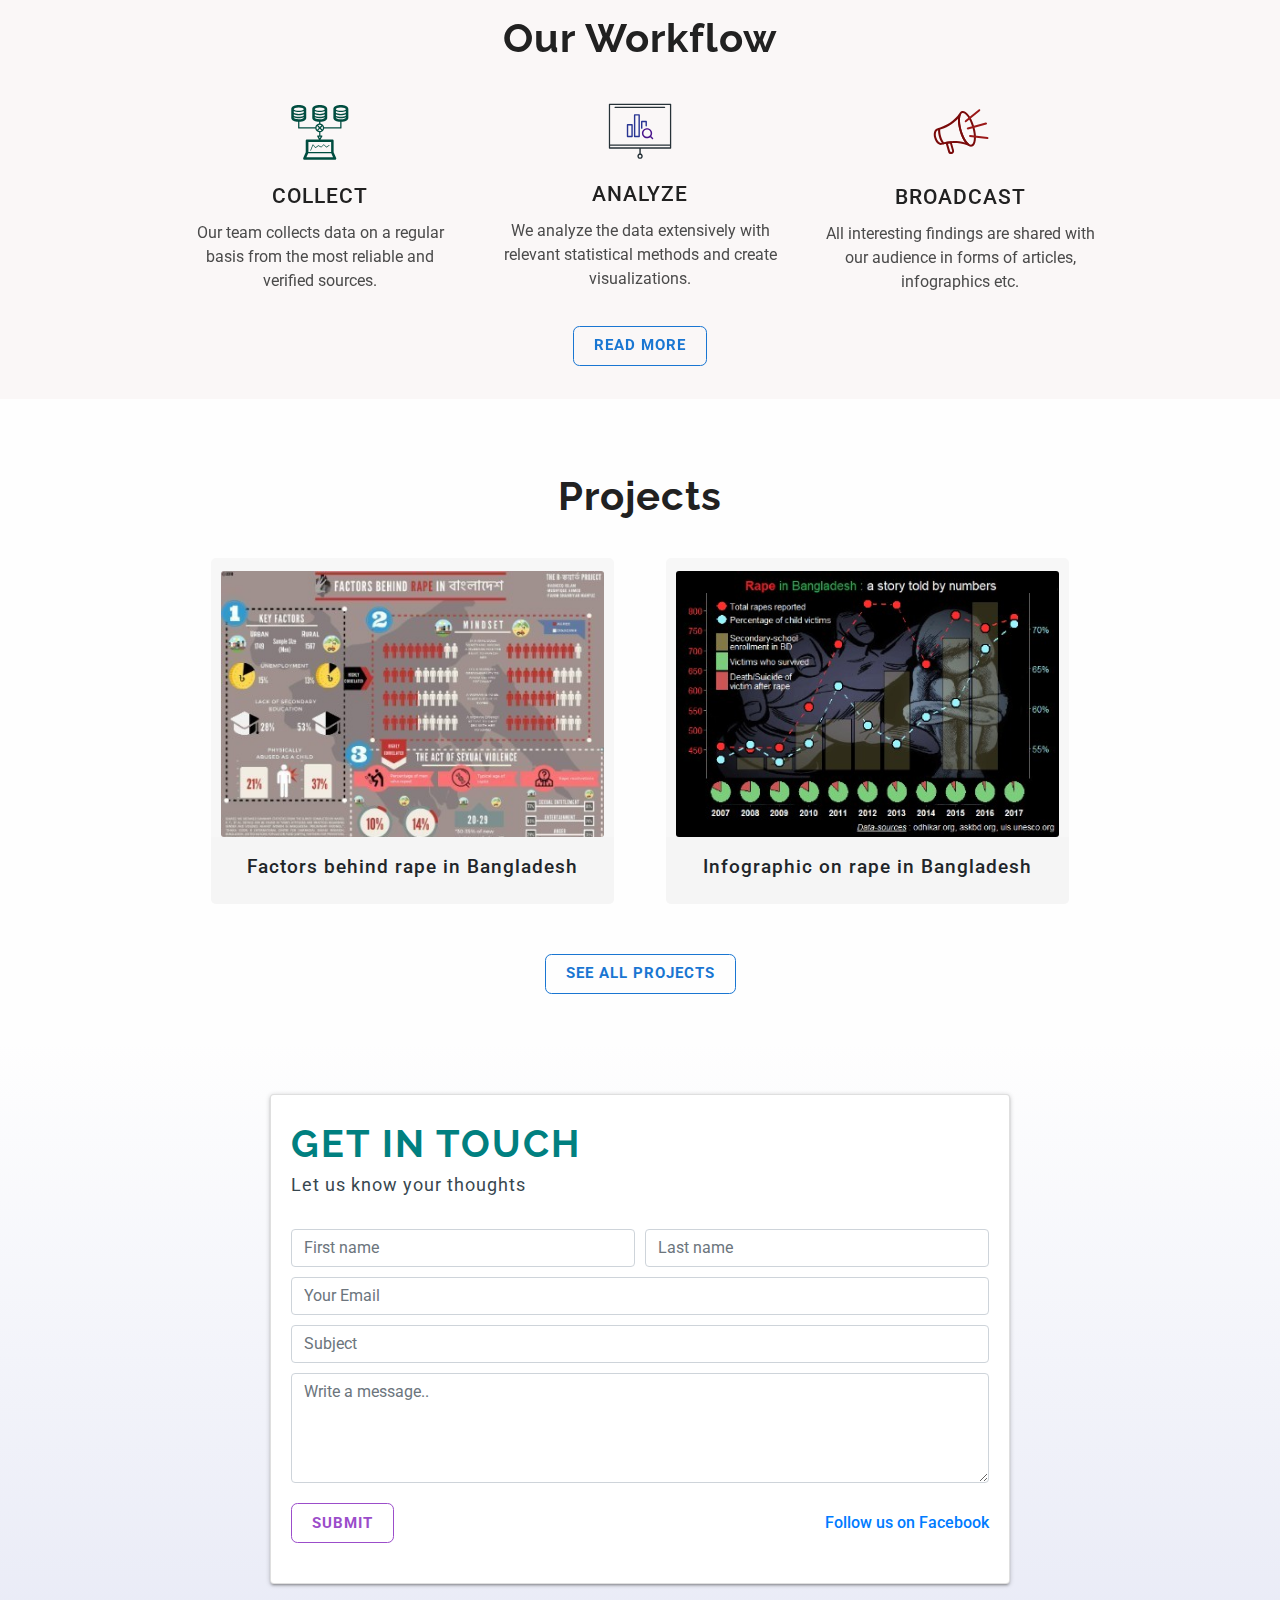
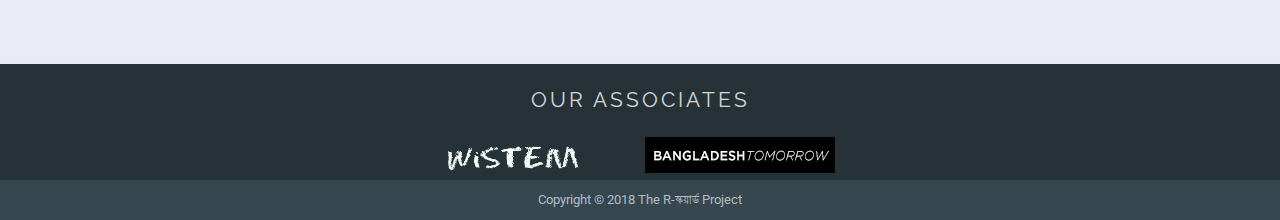
==== commit e5275582: "Merge pull request #32 from TheRSquaredProject/our_team_page_fix" ====
--- a/public/index.html
+++ b/public/index.html
@@ -8,7 +8,7 @@
     <meta name="viewport" content="width=device-width, initial-scale=1, shrink-to-fit=no">
 
     <!-- meta data for SEO -->
-    <meta name="description" content="R-Squared Project aims to create awareness about Bangladesh's socio-economic issues through data analysis.">
+    <meta name="description" content="The R Squared Project is an innovative means of raising social awareness in Bangladesh using statistics. We design data-mining solutions for NGOs using tools from data visualization and machine learning. We also aim to improve transparency for Bangladeshi public using interactive data science.">
 
     <link rel="shortcut icon" type="image/png" href="./common_files/favicon.png"/>
 
@@ -48,7 +48,8 @@
 			<a href="#page_top" class="index-nav-item  nav-item">HOME</a>
 			<a href="./Projects/projects.html" class="index-nav-item nav-item">PROJECTS</a>
 			<!--<a href="#" class="nav-item">Achievements</a>-->
-			<a href="./about_us/about.html" class="index-nav-item nav-item">OUR TEAM</a>
+            <a href="./about_us/about.html" class="index-nav-item nav-item">OUR TEAM</a>
+            <a href="https://thersquaredproject.wordpress.com" class="index-nav-item nav-item">BLOG</a>
 			<a href="#contact-us" class="index-nav-item nav-item">CONTACT US</a>
 		</div>
 	</nav>
@@ -83,7 +84,7 @@
 				<div class="text-container-content">
 					<p>
                         At The R-স্কয়ার্ড Project, we aim to use data-science as a tool to bring the various socio-economic problems that pervade Bangladesh into sharper focus for everyone. This involves using facts, figures, and nuanced statistical analyses to examine trends and practices that exhibit the problem under study, to find exploitable properties that can be targeted to try to solve the problem.
-                        <br><br>Since a major part of what we want to do is to make all the data available and easily accessible to the general public, what we do also involves boiling down the research and surveys to easy-to-understand statistical measures and infographics and to find ways to inform the public about it. 
+                        <br><br>Since a major part of what we want to do is to make all the data available and easily accessible to the general public, what we do also involves boiling down the research and surveys to easy-to-understand statistical measures and infographics and to find ways to inform the public about it.
                         <br><br>As a developing country, we face a lot of challenges.
                         Our belief is that the key to solving any problem is to understand it thoroughly, and that there is no problem that a society with well-informed participants cannot solve.
 					</p>
--- a/public/common_files/css/nav&foot.css
+++ b/public/common_files/css/nav&foot.css
@@ -1,4 +1,4 @@
-/*navbar start */
+/************** navbar start ****************/
 .nav-container{
 	z-index: 2;
 	display: flex;
@@ -42,7 +42,7 @@
 	padding-right: 4em;
 }
 .nav-links > .nav-item{
-	font-family: Roboto, sans-serif;
+	font-family: "Roboto", sans-serif;
 	letter-spacing: 2px;
 	font-size: 0.8rem;
 	color: #ffcc00;
@@ -66,7 +66,6 @@
 	margin-top: 2em;
 	align-self: flex-end;
 	position: absolute;
-	/* bottom: 0px; */
 	width: 100%;
 	height: 40px;
 	background-color: #37474F;
@@ -76,7 +75,7 @@
 	font-size: 0.8rem;
 }
 
-@media only screen and (max-width: 600px) {
+@media only screen and (max-width: 750px) {
 	.nav-container{
 		flex-direction: column;
 		padding-top: 3vw;
@@ -84,7 +83,7 @@
 	.nav-logo{
 		padding-left: 0;
 		align-self: center;
-		margin-bottom: 15px; 
+		margin-bottom: 15px;
 		width: 50%;
 	}
 	.nav-links{
--- a/public/common_files/css/button.css
+++ b/public/common_files/css/button.css
@@ -117,4 +117,4 @@
 }
 .material-button-purple:focus{
 	outline: none;
-}+}
--- a/public/common_files/css/common_styles.css
+++ b/public/common_files/css/common_styles.css
@@ -47,7 +47,7 @@
 	width: 40%;
 	height: 2px;
 } */
-@media only screen and (max-width: 600px) {
+@media only screen and (max-width: 750px) {
 	::-webkit-scrollbar {
 		width: 4px;
 	}
@@ -56,4 +56,4 @@
 	background-color: #212121;
 	display: none;
 	color: white;
-}+}
--- a/public/index.css
+++ b/public/index.css
@@ -1,7 +1,7 @@
 html,body
 {
-    width: 100%;
-    height: 100%;
+    width: 100vw;
+    height: 100vw;
     margin: 0px;
 	padding: 0px;
 }
@@ -25,6 +25,9 @@
 	width: 100vw;
 	height: 1.5vw;
 	background: #212121;
+}
+.nav-links > .index-nav-item{
+	color: aliceblue;
 }
 
 /****************** cover pic ***********************/
@@ -333,12 +336,6 @@
 
 
 
-
-
-.nav-links > .index-nav-item{
-	color: aliceblue;
-}
-
 /*****************      form part      **************/
 .contact-box{
 	width: 100vw;
@@ -430,11 +427,15 @@
 	background: #212121;
 	height: 100vh;
 	width: 100vw;
+	overflow: hidden;
+	display: flex;
+	flex-direction: column;
 }
 .cover-picture{
+	align-self: center;
 	z-index: 0;
-	height: auto;
-	width: 100vw;
+	height: 100%;
+	width: auto;
 	position: fixed;
 	top: 0px;
 	left: 0px;
@@ -445,7 +446,7 @@
 	left: 0px;
 	width: 100%;
 	height: 100%;
-	background: linear-gradient(to right, rgba(0,0,0,0.6), rgba(0,0,0,0));
+	background: linear-gradient(to right,rgba(0,0,0,0.8),rgba(0,0,0,0.7),rgba(0,0,0,0));
 	/* background: rgba(0,0,0,0.5);
 	box-shadow:inset 0 0 10px #000000;
 	clip-path: polygon(0 0, 75% 0, 100% 100%, 0 100%); */
@@ -516,7 +517,7 @@
 
 .cover-credits{
 	position: absolute;
-	font-family: "Roboto";
+	font-family: "Roboto",sans-serif;
 	font-weight: 400;
 	letter-spacing: 1px;
 	left: 0;
@@ -525,17 +526,16 @@
 	padding: 10px 30px;
 	border-radius: 5px;
 	font-size: 13px;
-	opacity: 0.4;
+	opacity: 0.3;
 	transition: 0.2s linear all;
 	letter-spacing: 4px;
-	font-family: sans-serif;
 	z-index: 2;
 }
 .cover-credits:hover{
 	opacity: 1;
 }
 .cover-credits a{
-	letter-spacing: 2px;
+	letter-spacing: 2.24px;
 	color: white;
 }
 .cover-credits a:hover{
@@ -557,4 +557,4 @@
 	font-size: 13px;
 	opacity: 0;
 	transition: 0.2s linear all;
-}+}
--- a/public/mobile.css
+++ b/public/mobile.css
@@ -1,11 +1,63 @@
+
+
+/************** cover pic ***********/
+.cover-picture{
+	width: auto;
+	left:-150%;
+}
+.title-overlay{
+	width: 100%;
+	height: 150%;
+	background: none;
+	background-color: rgba(0,0,0,0.65);
+}
+.graph-lines{
+	display: none;
+}
+.headline-text{
+	border-left: 0px;
+	width:82%;
+	top:43%;
+	padding-left: 0px;
+	margin: 0px auto;
+	text-align: left;
+}
+.headline-text h1{
+	font-size:13vw;
+	padding: 10px 0px;
+	/* color:  */
+    /* background-color: #ffff8938; */
+}
+/* .headline-text h1 span{
+	display: block;
+} */
+.headline-text h1 span:nth-child(2){
+	color: #ffbc49;
+}
+.headline-text h2{
+	font-size:4vw;
+	margin: 10px 0px 20px 0px;
+	letter-spacing: 1px;
+}
+.headline-text h2 span{
+	display: inline;
+}
+.action-buttons{
+	top: 40%;
+	width: 100%;
+	text-align: center;
+	margin-left: 0px;
+	margin: 0px;
+}
+.action-buttons a{
+	margin: 0px 10px;
+}
+/************** cover pic end *****************/
+
+
 .about-us-content{
     font-size: .5em;
 }
-
-/*
-.land-cover-img{
-    min-height: auto;
-}*/
 .land{
     height: 50%;
 }
@@ -51,6 +103,7 @@
 }
 
 
+/*********** what we do *************/
 .what-we-do-container{
     padding-top: 10vw;
 }
@@ -229,58 +282,8 @@
 
 
 
-/***********shanzid***********/
-.cover-picture{
-	width: auto;
-	left:-150%;
-}
-.title-overlay{
-	width: 100%;
-	height: 150%;
-	background: none;
-	background-color: rgba(0,0,0,0.3);
-}
-.graph-lines{
-	display: none;
-}
-.headline-text{
-	border-left: 0px;
-	width:82%;
-	top:43%;
-	padding-left: 0px;
-	margin: 0px auto;
-	text-align: left;
-}
-.headline-text h1{
-	font-size:13vw;
-	padding: 10px 0px;
-	/* color:  */
-    /* background-color: #ffff8938; */
-}
-/* .headline-text h1 span{
-	display: block;
-} */
-.headline-text h1 span:nth-child(2){
-	color: #ffbc49;
-}
-.headline-text h2{
-	font-size:4vw;
-	margin: 10px 0px 20px 0px;
-	letter-spacing: 1px;
-}
-.headline-text h2 span{
-	display: inline;
-}
-.action-buttons{
-	top: 40%;
-	width: 100%;
-	text-align: center;
-	margin-left: 0px;
-	margin: 0px;
-}
-.action-buttons a{
-	margin: 0px 10px;
-}
+/*********** contact us card ***********/
+
 .contact-card-container{
 	padding-left: 0px;
 	padding-right: 0px;
@@ -297,4 +300,4 @@
 }
 .photo-credits{
 	display: none;
-}+}
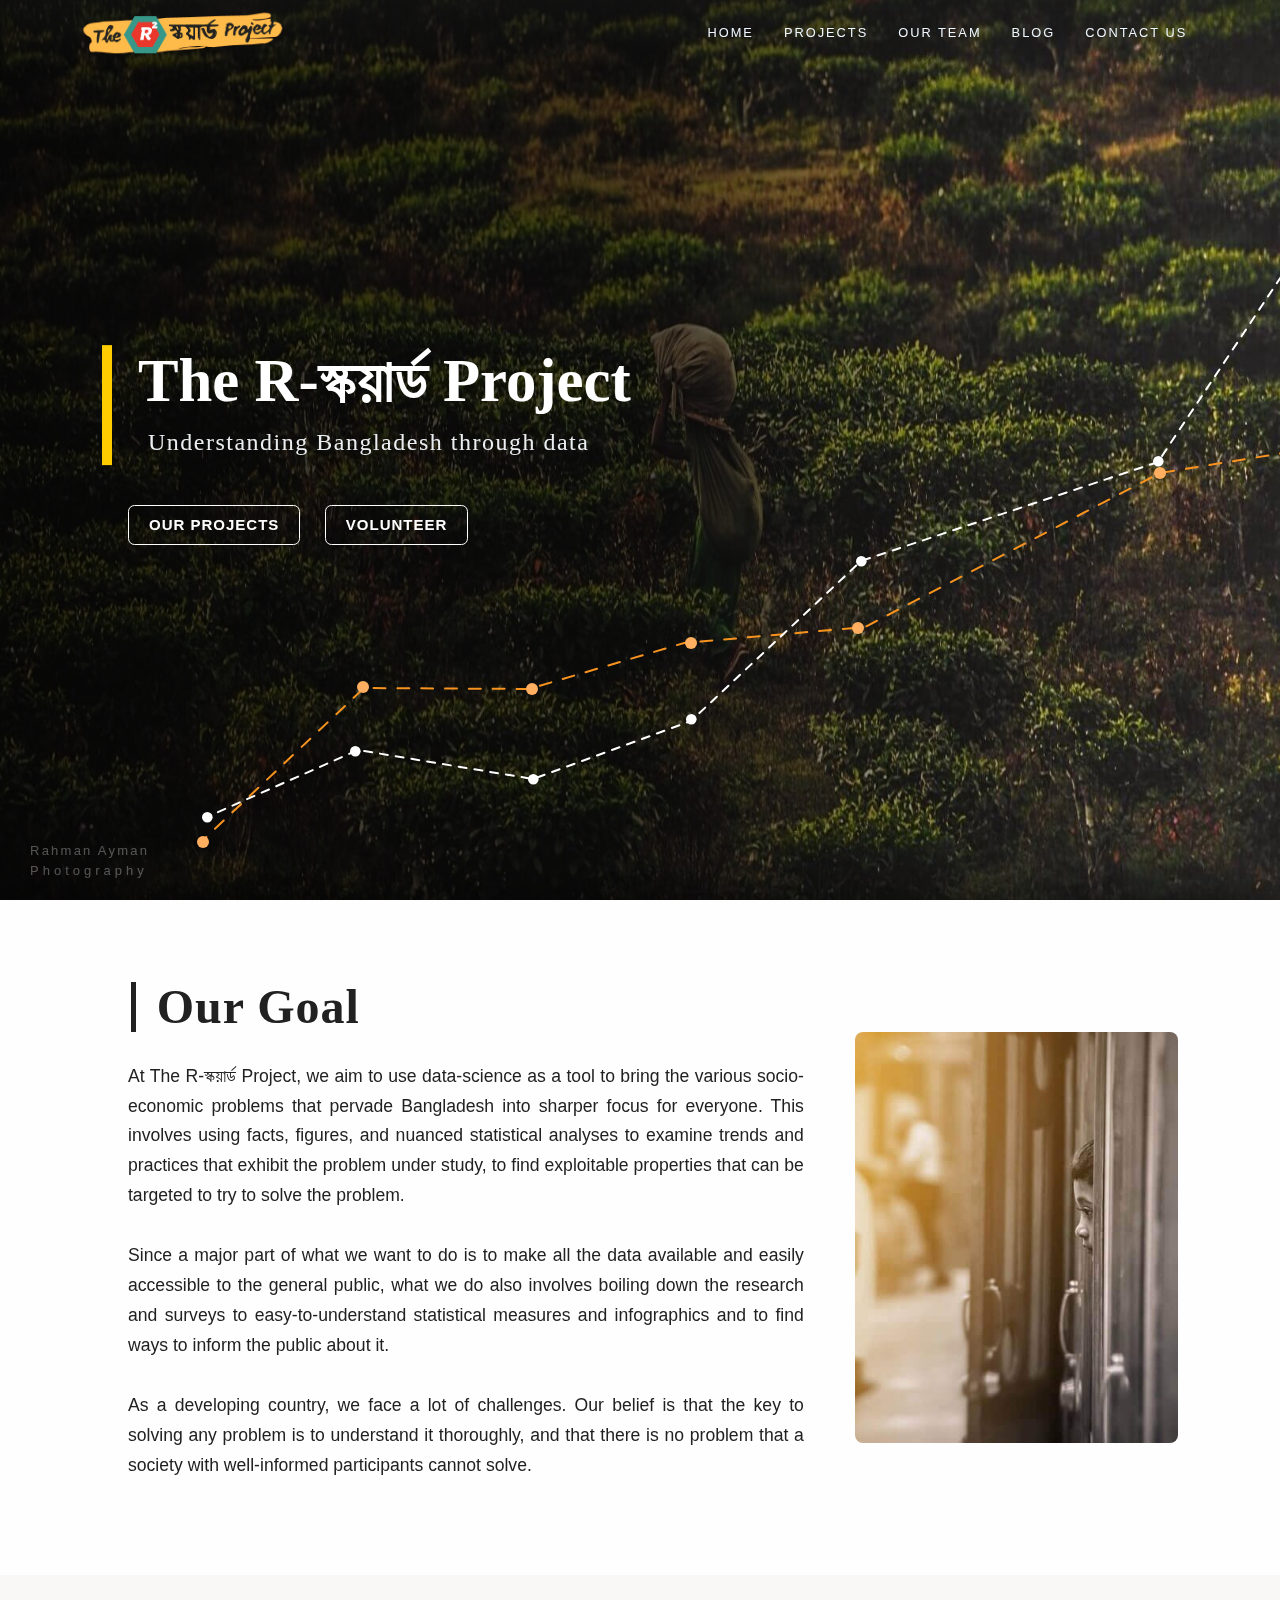
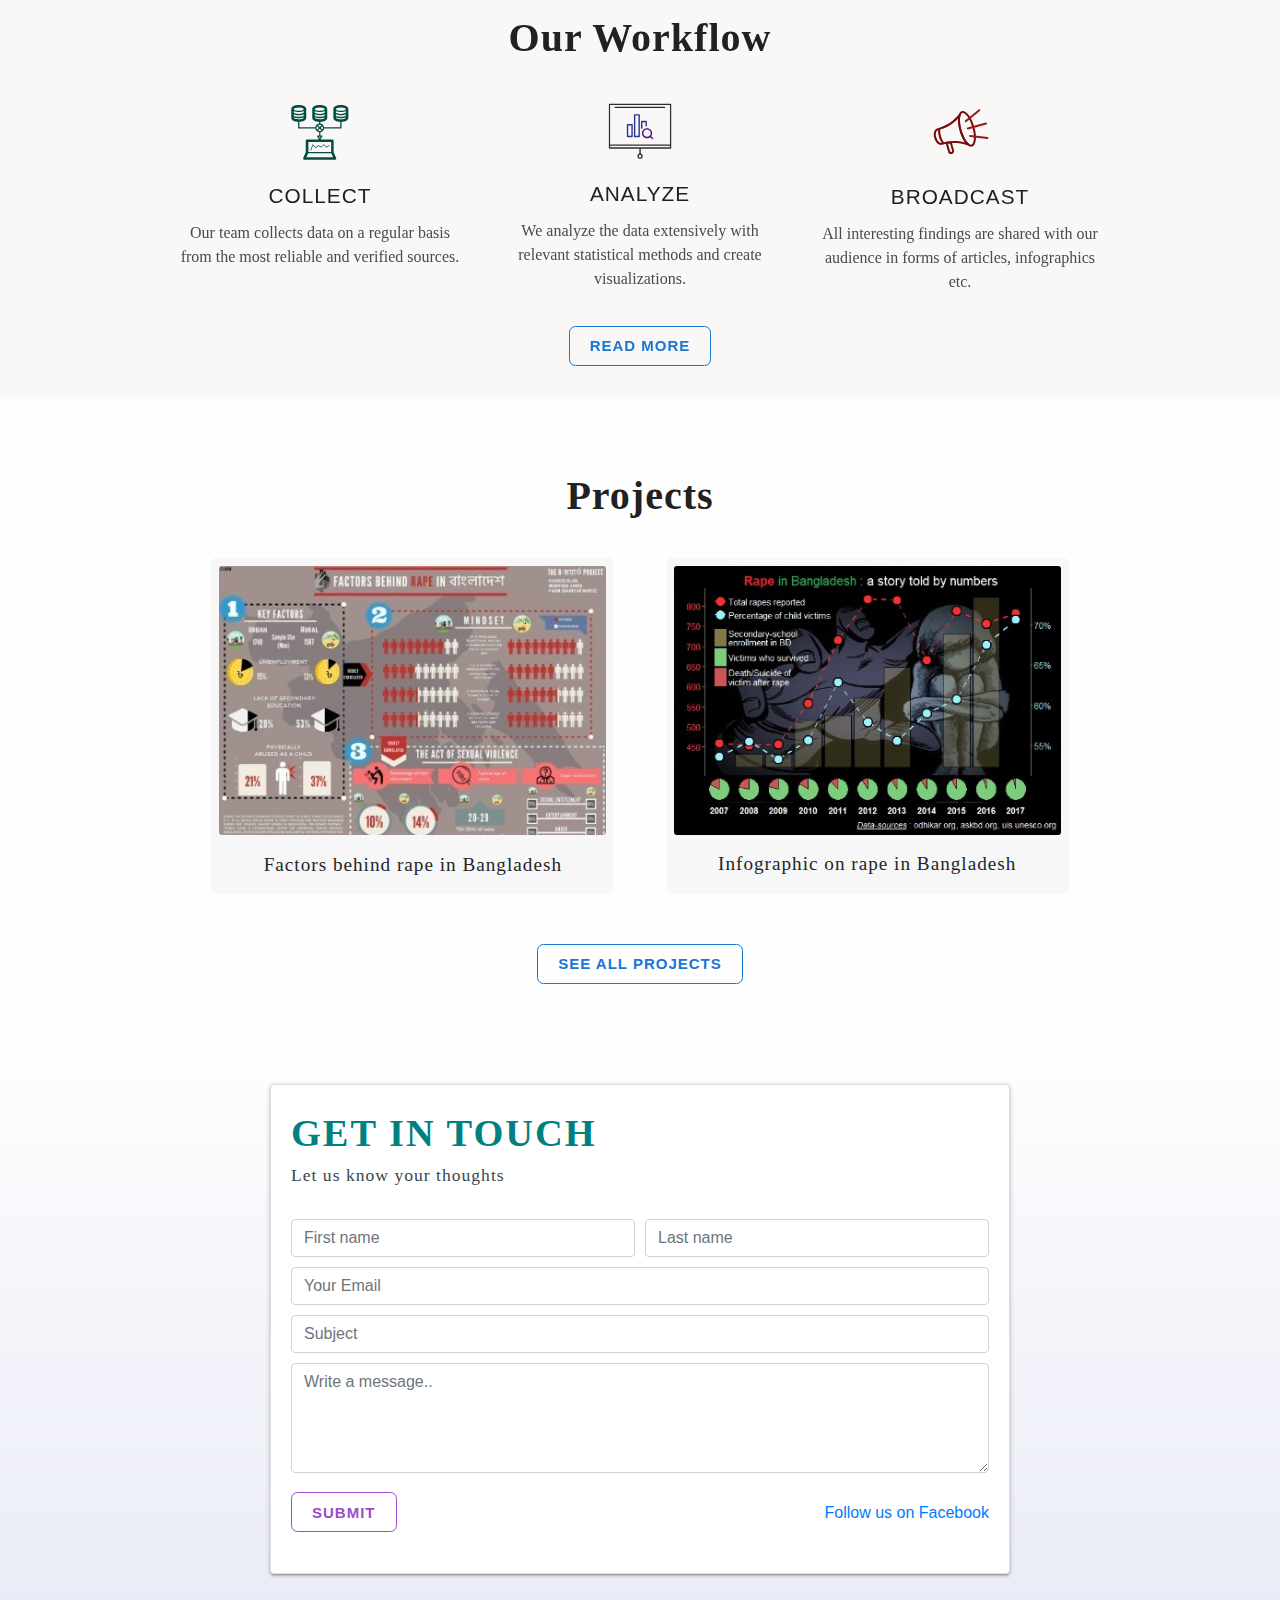
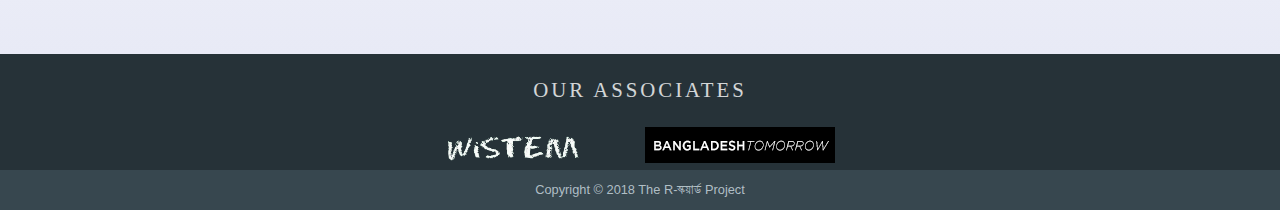
==== commit 26e9904e: "resolved conflicts with release branch" ====
--- a/public/index.html
+++ b/public/index.html
@@ -18,21 +18,20 @@
     <link rel="stylesheet" href="./common_files/css/button.css">
     <link rel="stylesheet" href="./common_files/css/common_styles.css">
 	<link rel="stylesheet" href="./index.css">
-    <link href="https://fonts.googleapis.com/css?family=Roboto:400,500|Raleway:700" rel="stylesheet">
+    <link href="https://fonts.googleapis.com/css?family=Roboto:400,500|Raleway:700" rel="preload">
     <link rel="stylesheet" media="screen and (max-device-width: 750px)" href="mobile.css" />
 
 	<!-- jquery -->
-    <script src="https://ajax.googleapis.com/ajax/libs/jquery/2.1.0/jquery.min.js"></script>
+    <script src="https://ajax.googleapis.com/ajax/libs/jquery/3.3.1/jquery.min.js"></script>
 
     <!--custom js-->
-
-    <script src="./common_files/js/custom_js/headerHelpers.js" ></script>
-    <script src="./common_files/js/custom_js/common.js" type="text/javascript"></script>
-    <script src="index.js" type="text/javascript"></script>
+    <script async src="./common_files/js/custom_js/headerHelpers.js" ></script>
+    <script async src="./common_files/js/custom_js/common.js" type="text/javascript"></script>
+    <script async src="index.js" type="text/javascript"></script>
 
     <!-- Global site tag (gtag.js) - Google Analytics -->
     <script async src="https://www.googletagmanager.com/gtag/js?id=UA-122703977-1"></script>
-    <script src="./common_files/js/custom_js/googleAnalytics.js"></script>
+    <script async src="./common_files/js/custom_js/googleAnalytics.js"></script>
 
 	<title>The R-Squared Project | Home</title>
 </head>
--- a/public/index.css
+++ b/public/index.css
@@ -294,13 +294,9 @@
 
 .featured-projects-container .content .project-card{
     border-radius: 5px;
-    overflow: hidden;
     position: relative;
 	width: 35%;
-	display: flex;
-	flex-direction: column;
 	cursor: pointer;
-	overflow-y: hidden;
 	margin: 0px 2vw;
 	background: rgb(247, 247, 247);
 }
@@ -312,14 +308,13 @@
 .featured-projects-container .content .project-card .project-img{
 	border-radius: 3px;
 	align-self: center;
-	margin: 1vw;
+	margin: 2%;
 	margin-bottom: 0vw;
-	width: 95%;
+	width: 96%;
 }
 
 .featured-projects-container .content .project-card .descriptor{
 	width: 100%;
-	background: rgb(245,245,245);
 	margin-top: auto;
 	position: relative;
 	padding: .3em;
@@ -327,6 +322,7 @@
 }
 .featured-projects-container .content .project-card .descriptor .name{
 	padding: 1vw;
+	margin: 0px;
 	font-size: 1.2em;
 	letter-spacing: 1px;
 	font-family: 'Roboto';
@@ -435,7 +431,7 @@
 	align-self: center;
 	z-index: 0;
 	height: 100%;
-	width: auto;
+	width: 100%;
 	position: fixed;
 	top: 0px;
 	left: 0px;
@@ -550,7 +546,7 @@
 	right: 10%;
 	bottom: 10%;
 	text-align: center;
-	background: #212121e0;
+	background: #212121ee;
 	color: white;
 	padding: 10px 30px;
 	border-radius: 5px;
--- a/public/mobile.css
+++ b/public/mobile.css
@@ -71,7 +71,7 @@
     flex-direction: column;
     margin-top: 6vw;
 }
-.about-us-container .image-container{
+.goal-image{
     display: none;
 }
 .text-container > .headline-container{
@@ -179,10 +179,7 @@
 }
 
 .featured-projects-container .content .project-card .descriptor{
-    position: absolute;
-    bottom: 0;
     padding: .3em;
-    padding-bottom: 0em;
 }
 .featured-projects-container .content .project-card .descriptor .name{
 	padding: 2vw;
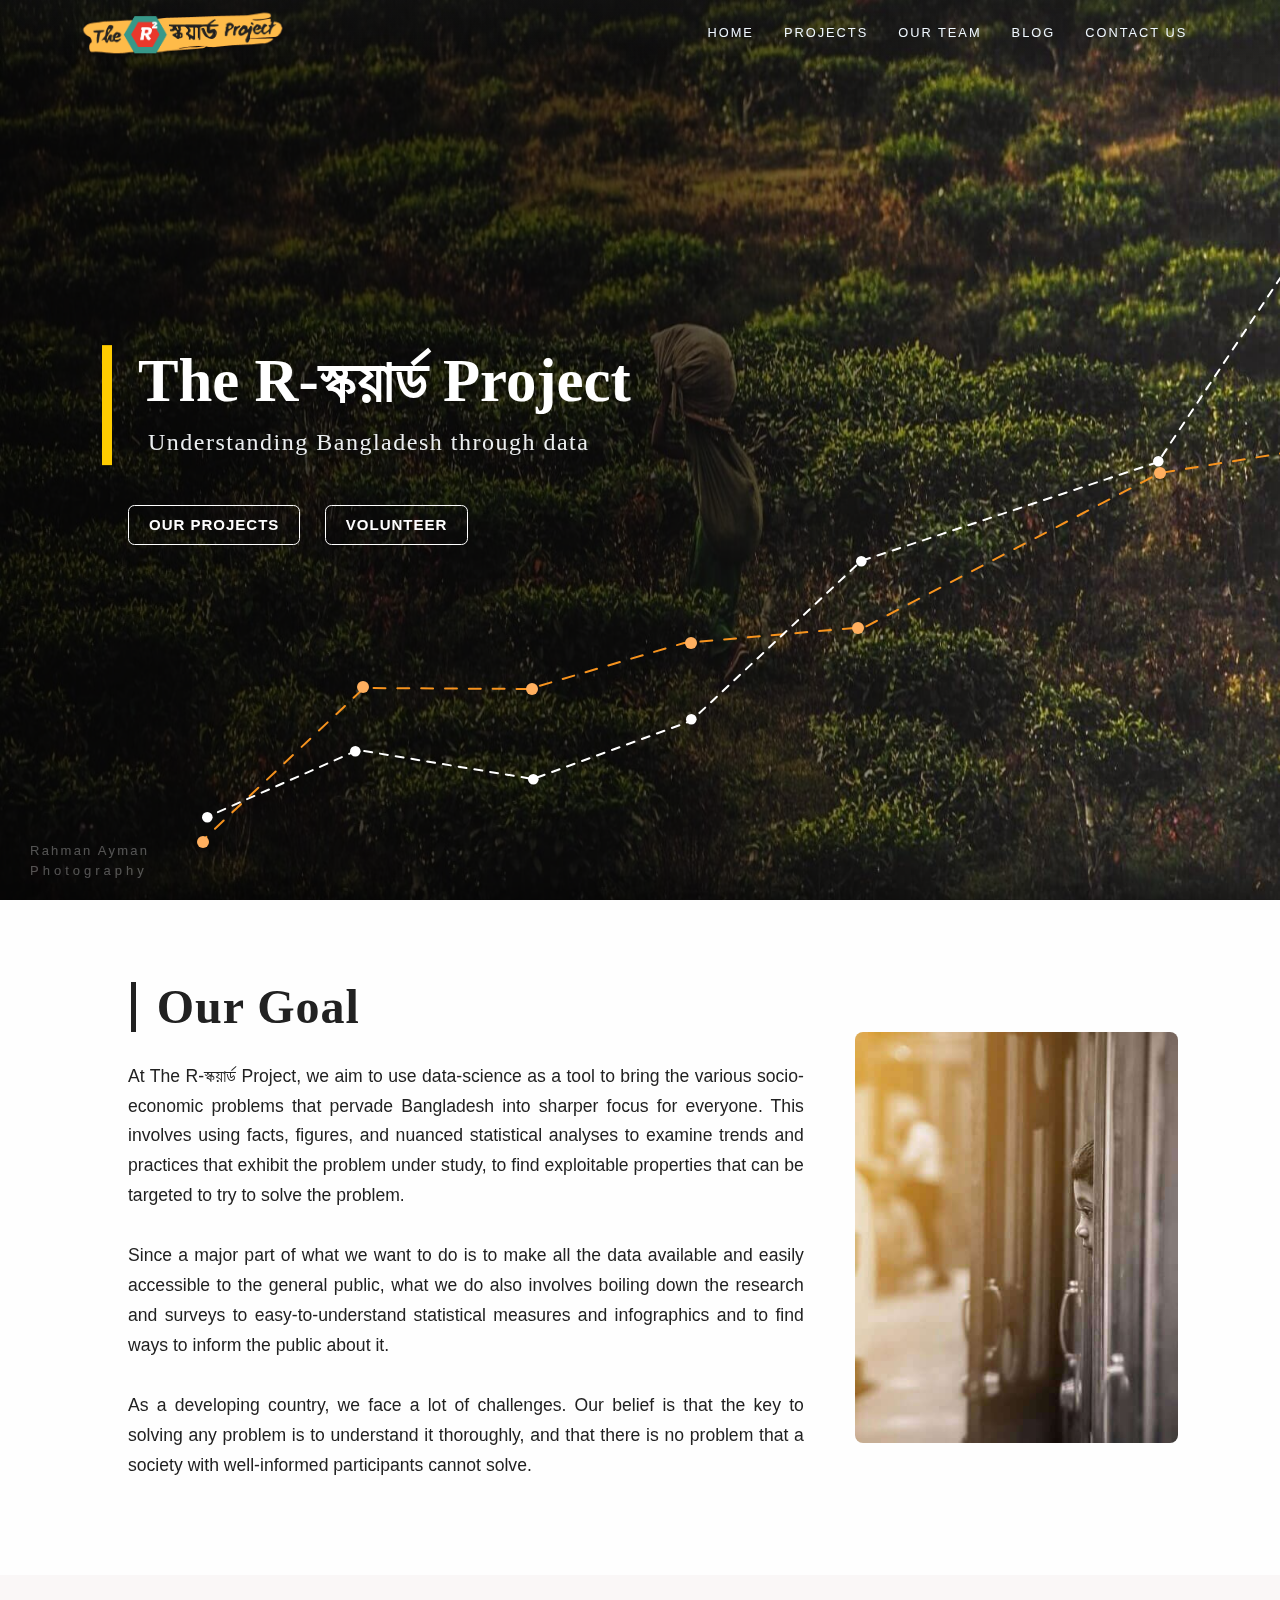
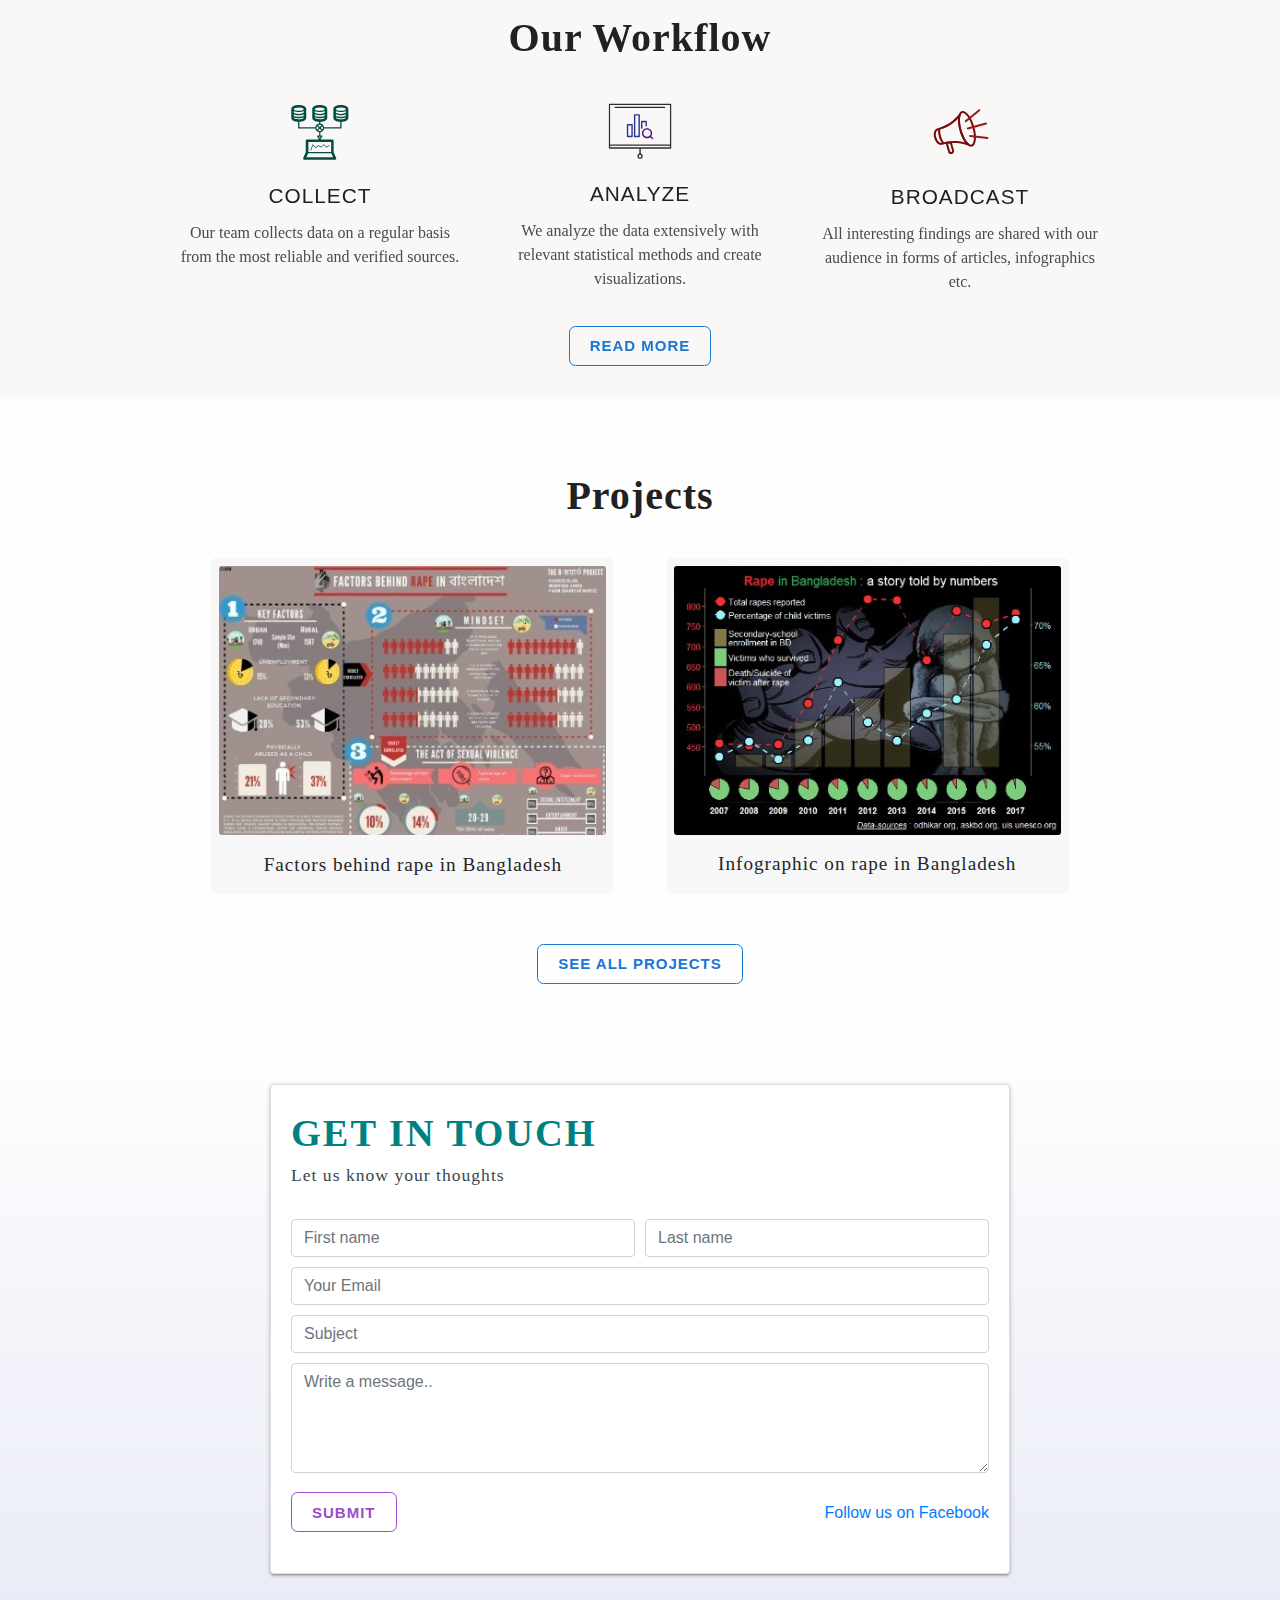
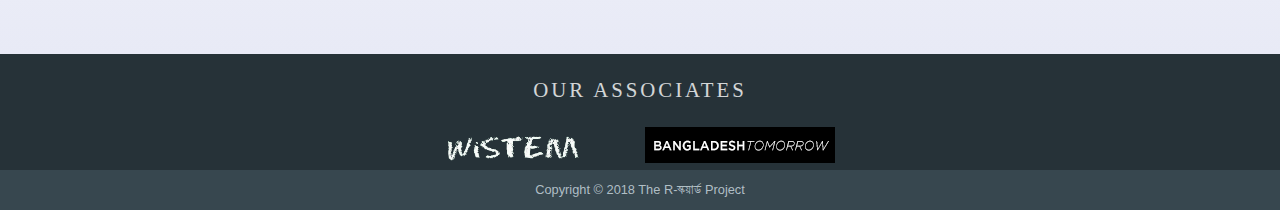
==== commit 0ca63f57: "Merge pull request #34 from TheRSquaredProject/Projectpage_enhancement" ====
--- a/public/index.html
+++ b/public/index.html
@@ -139,13 +139,13 @@
             <h1 class="headline">Projects</h1>
         </div>
         <div class="content">
-            <div class="project-card" onclick="window.location='./Projects/projects.html#sexual_abuse'">
+            <div class="project-card" onclick="window.location='./Projects/projects_details.html#sexual_abuse'">
                 <img data-src="./images/navid_et_al.jpg" class="project-img secure-img">
                 <div class="descriptor">
                     <h2 class="name">Factors behind rape in Bangladesh</h2>
                 </div>
             </div>
-            <div class="project-card" onclick="window.location='./Projects/projects.html#reasons_behind_abuse'">
+            <div class="project-card" onclick="window.location='./Projects/projects_details.html#reasons_behind_abuse'">
                 <img data-src="./images/infographic_on_rape.jpg" class="project-img secure-img">
                 <div class="descriptor">
                     <h2 class="name">Infographic on rape in Bangladesh</h2>
